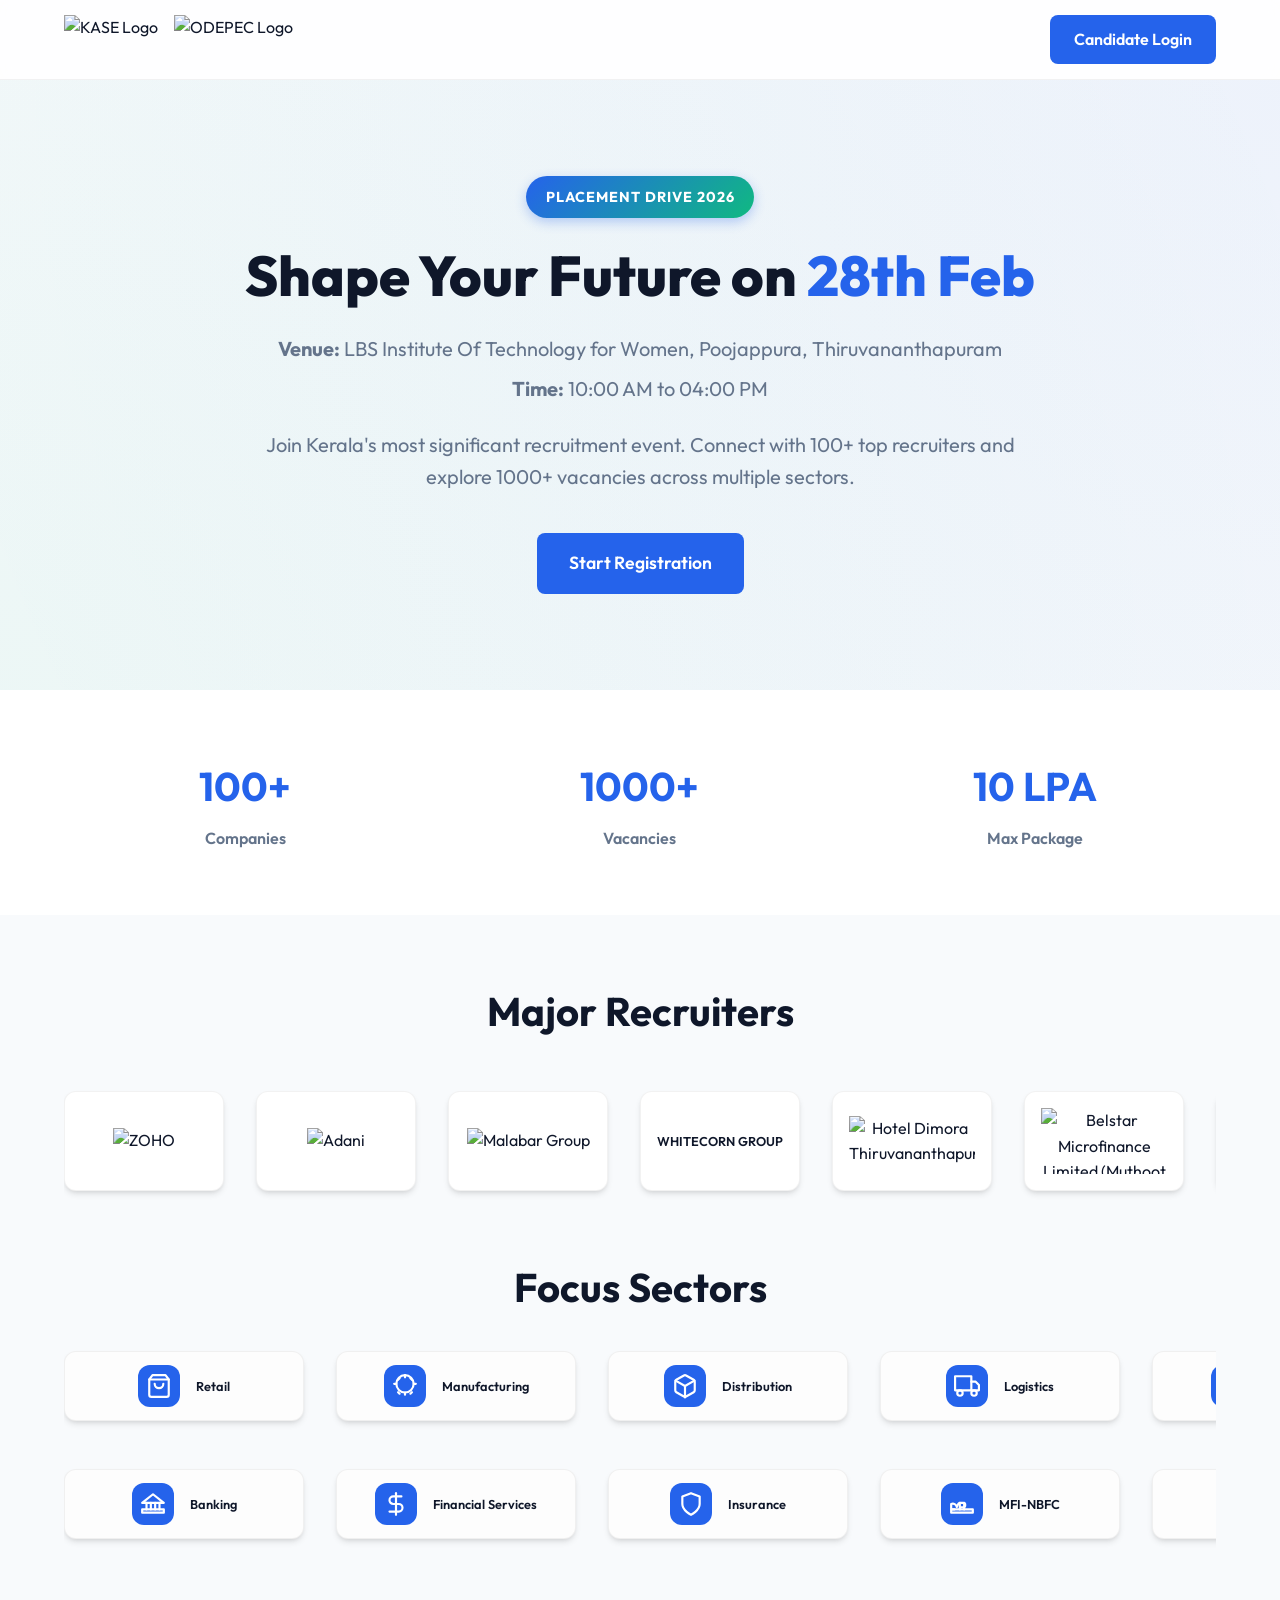
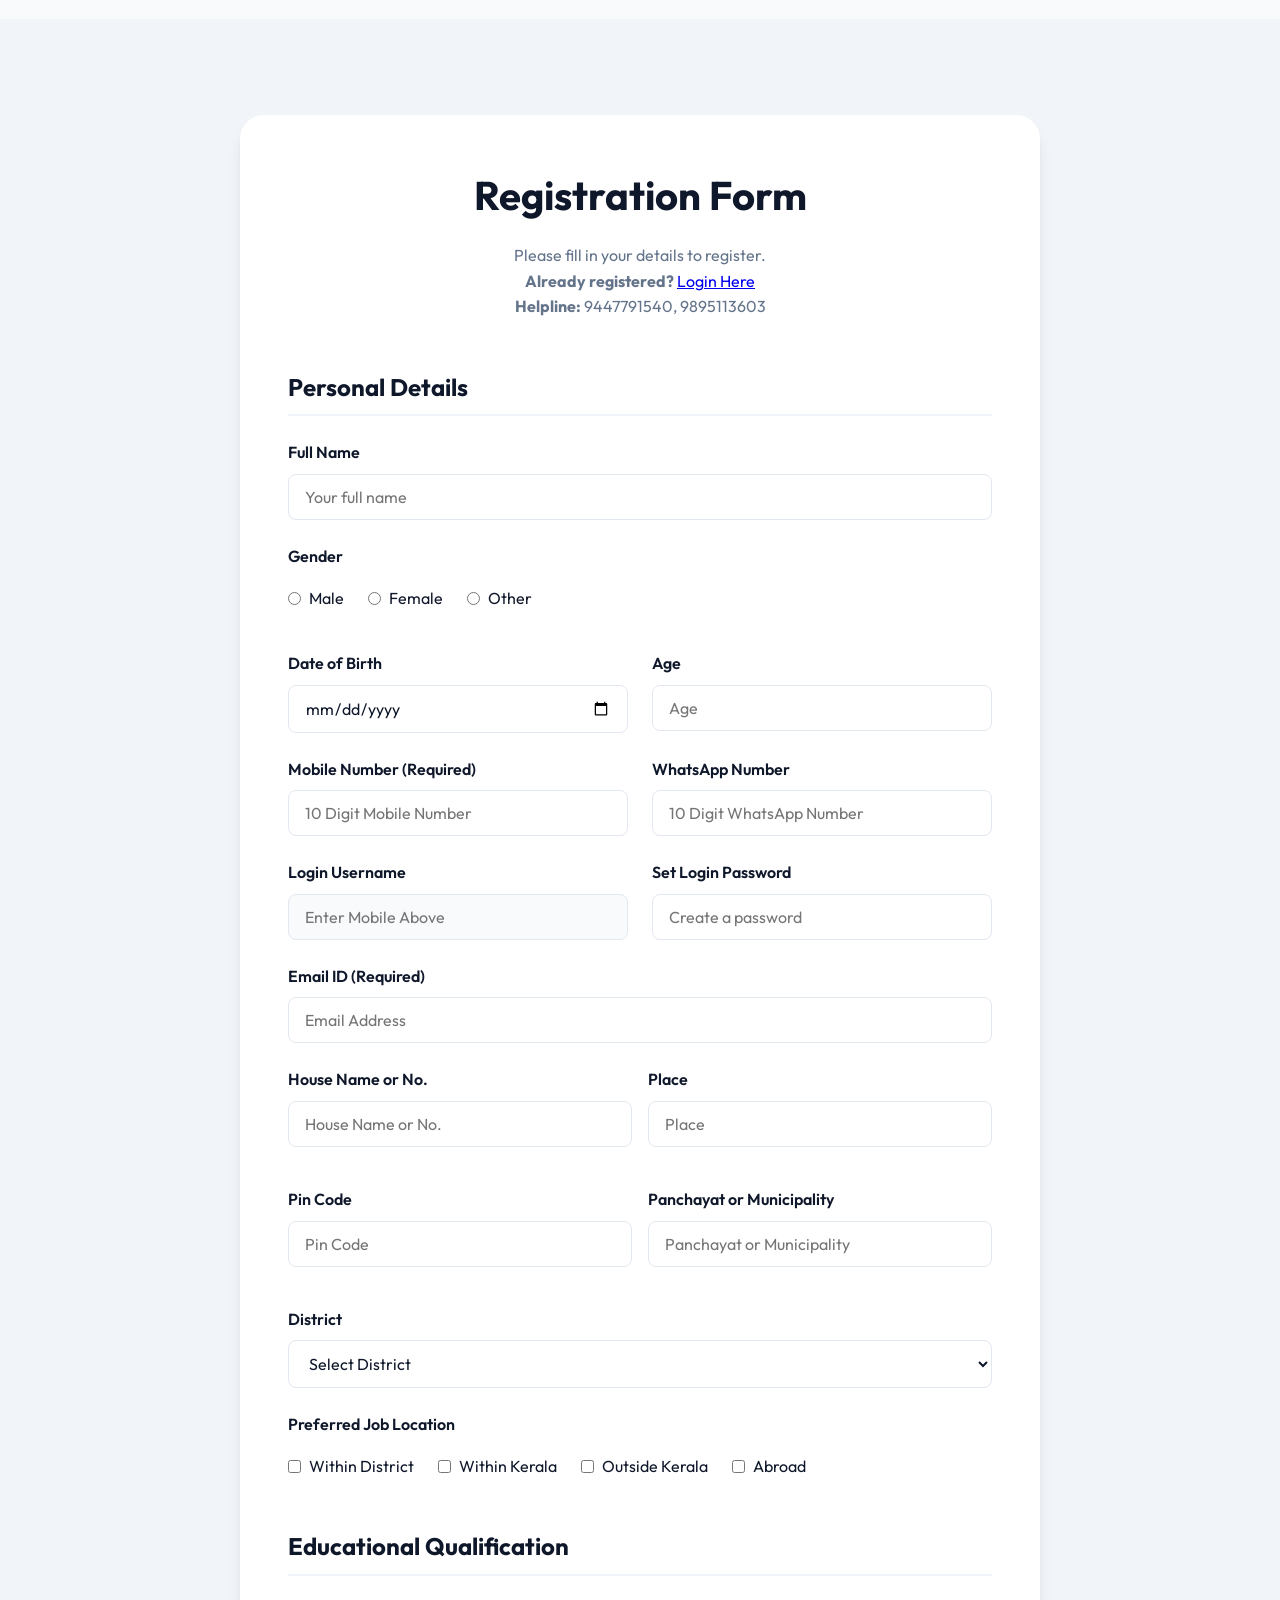
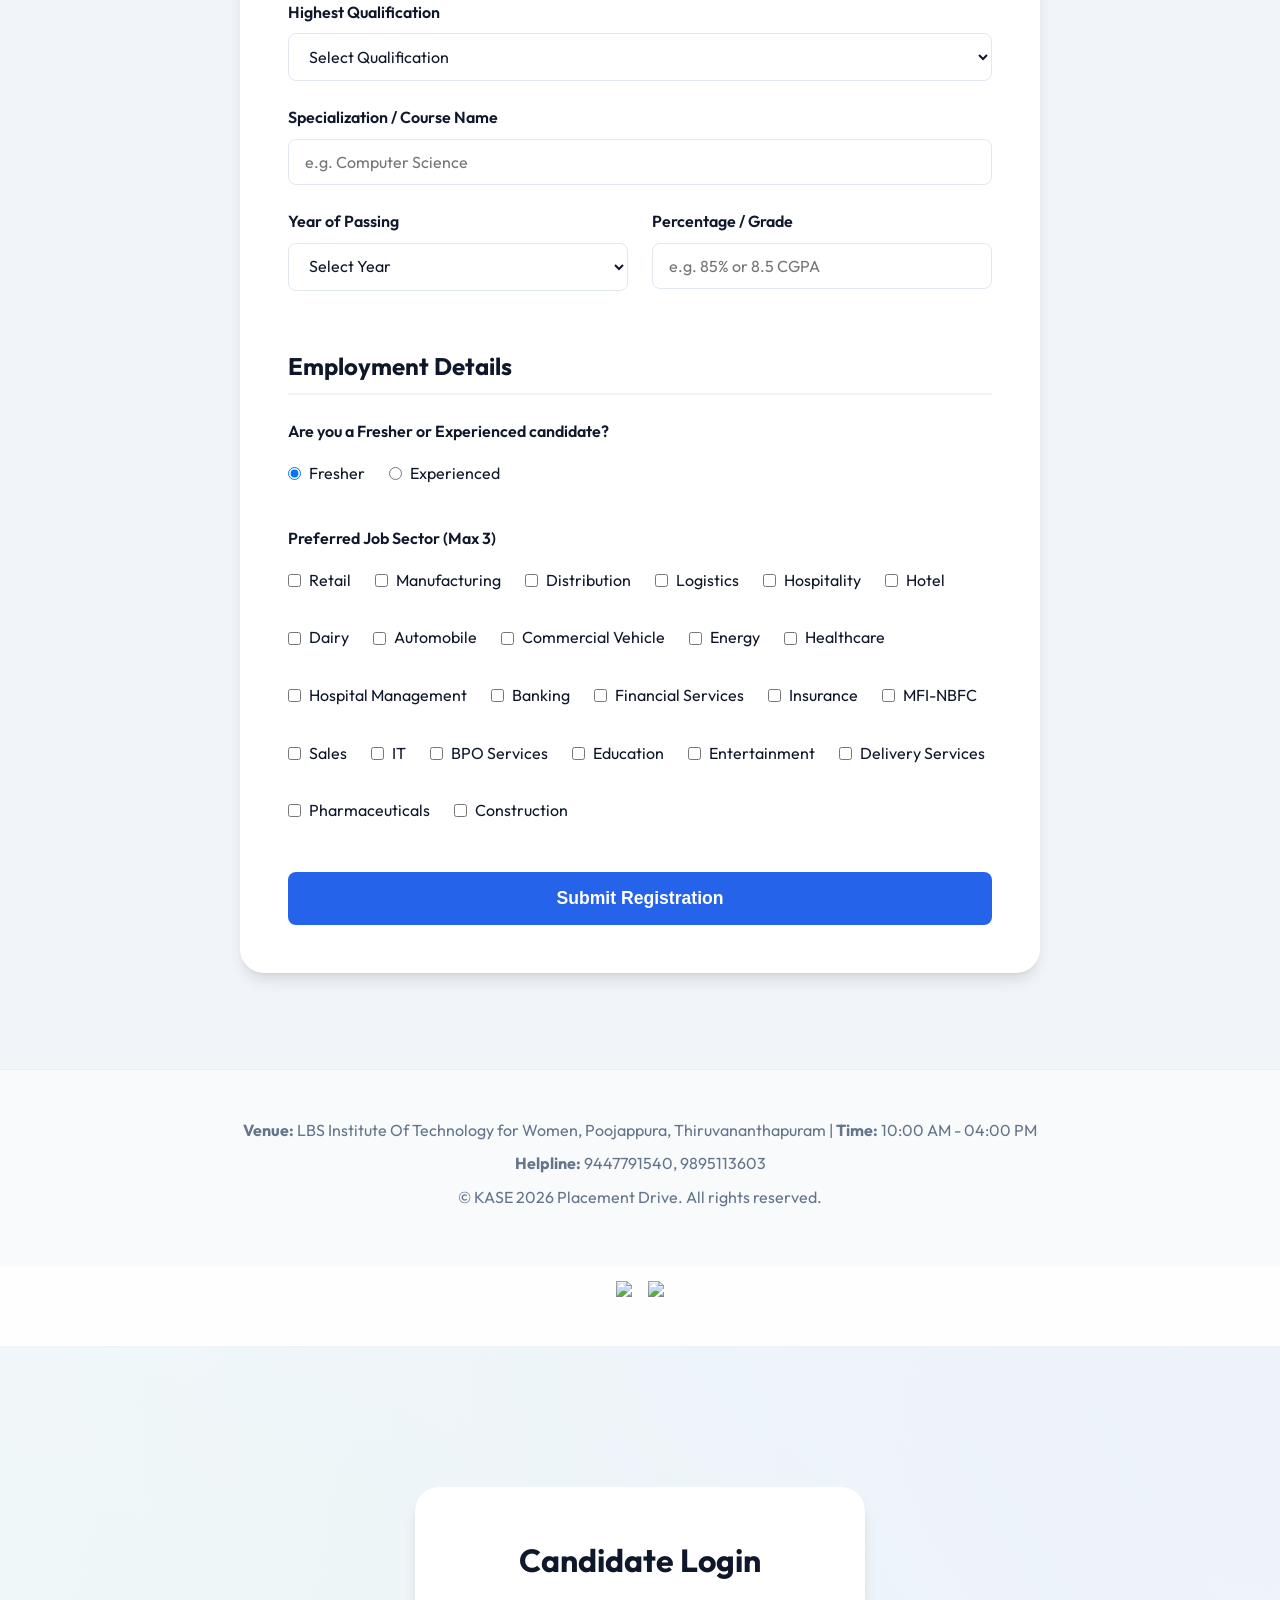
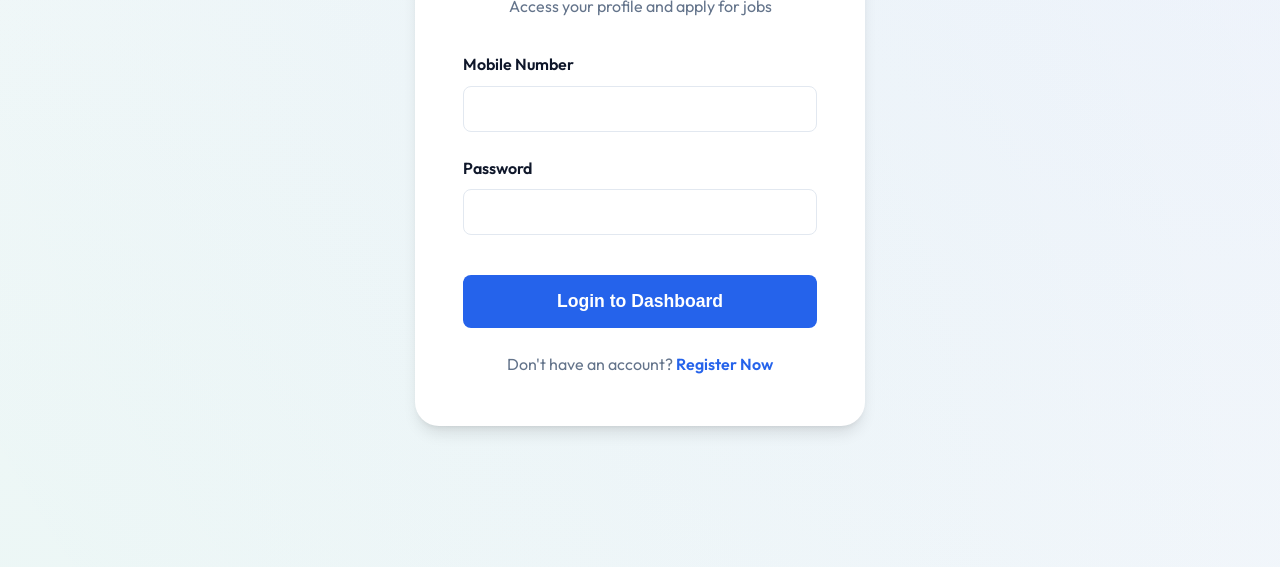
==== index.html @ 1487b0fd "reg: no. update n2" ====
<!DOCTYPE html>
<html lang="en">

<head>
  <meta charset="UTF-8">
  <meta name="viewport" content="width=device-width, initial-scale=1.0">
  <title>Placement Drive 2026 | Register Now</title>
  <meta name="description" content="Official registration portal for the Placement Drive on 28th February 2026. 100+ companies, 1000+ vacancies.">
  <link rel="preconnect" href="https://fonts.googleapis.com">
  <link rel="preconnect" href="https://fonts.gstatic.com" crossorigin>
  <link href="https://fonts.googleapis.com/css2?family=Outfit:wght@300;400;600;700&display=swap" rel="stylesheet">
  <link rel="stylesheet" href="style.css">
</head>

<body>
  <header class="header">
    <nav class="container">
      <div class="logo" style="display: flex; align-items: center; gap: 1rem;">
        <img src="https://res.cloudinary.com/dbpyjdqt2/image/upload/kase-1-scaled_u5ygsl.jpg" alt="KASE Logo" style="height: 50px;">
        <img src="https://res.cloudinary.com/dbpyjdqt2/image/upload/v1771854785/odepc_prctuo.avif" alt="ODEPEC Logo" style="height: 50px;">
      </div>
      <a href="login.html" class="btn btn-primary">Candidate Login</a>
    </nav>
  </header>

  <main>
    <section class="hero">
      <div class="container">
        <div class="hero-content">
          <span class="badge">Placement Drive 2026</span>
          <h1>Shape Your Future on <span>28th Feb</span></h1>
          <div class="hero-details">
            <p><strong>Venue:</strong> LBS Institute Of Technology for Women, Poojappura, Thiruvananthapuram</p>
            <p><strong>Time:</strong> 10:00 AM to 04:00 PM</p>
          </div>
          <p>Join Kerala's most significant recruitment event. Connect with 100+ top recruiters and explore 1000+ vacancies across multiple sectors.</p>
          <div class="hero-btns">
            <a href="#register" class="btn btn-primary btn-lg">Start Registration</a>
          </div>
        </div>
      </div>
    </section>

    <section class="stats">
      <div class="container">
        <div class="stats-grid">
          <div class="stat-card">
            <h3 id="stat-companies">0</h3>
            <p>Companies</p>
          </div>
          <div class="stat-card">
            <h3 id="stat-vacancies">0</h3>
            <p>Vacancies</p>
          </div>
          <div class="stat-card">
            <h3 id="stat-package">0</h3>
            <p>Max Package</p>
          </div>
        </div>
      </div>
    </section>

    <section id="recruiters" class="recruiters">
      <div class="container">
        <h2 class="section-title">Major Recruiters</h2>
        <div class="carousel-container">
          <div class="carousel-track" id="recruiters-track"></div>
        </div>
      </div>
    </section>

    <section id="sectors" class="sectors">
      <div class="container">
        <h2 class="section-title">Focus Sectors</h2>
        <div class="carousel-container sector-carousel">
          <div class="carousel-track" id="sectors-track-1"></div>
        </div>
        <div class="carousel-container sector-carousel" style="margin-top: 1rem;">
          <div class="carousel-track track-reverse" id="sectors-track-2"></div>
        </div>
      </div>
    </section>

    <section id="register" class="registration">
      <div class="container">
        <div class="form-container">
          <h2 class="section-title">Registration Form</h2>
          <p class="section-subtitle">Please fill in your details to register. <br><strong>Already registered?</strong> <a href="login.html" class="login-link">Login Here</a><br><strong>Helpline:</strong> 9447791540, 9895113603</p>

          <form id="placementForm">

            <!-- Personal Details -->
            <div class="form-section">
              <h3 class="form-section-title">Personal Details</h3>

              <div class="form-group">
                <label for="fullName">Full Name</label>
                <input type="text" id="fullName" name="fullName" placeholder="Your full name" required>
              </div>

              <div class="form-group">
                <label>Gender</label>
                <div class="radio-group">
                  <label><input type="radio" name="gender" value="Male"> Male</label>
                  <label><input type="radio" name="gender" value="Female"> Female</label>
                  <label><input type="radio" name="gender" value="Other"> Other</label>
                </div>
              </div>

              <div class="form-row">
                <div class="form-group">
                  <label for="dob">Date of Birth</label>
                  <input type="date" id="dob" name="dob" required>
                </div>
                <div class="form-group">
                  <label for="age">Age</label>
                  <input type="number" id="age" name="age" placeholder="Age" required>
                </div>
              </div>

              <div class="form-row">
                <div class="form-group">
                  <label for="mobile">Mobile Number (Required)</label>
                  <input type="tel" id="mobile" name="mobile" placeholder="10 Digit Mobile Number" required pattern="[0-9]{10}" maxlength="10"
                    oninput="document.getElementById('display_username').value = this.value">
                </div>
                <div class="form-group">
                  <label for="whatsapp">WhatsApp Number</label>
                  <input type="tel" id="whatsapp" name="whatsapp" placeholder="10 Digit WhatsApp Number" pattern="[0-9]{10}" maxlength="10">
                </div>
              </div>

              <div class="form-row">
                <div class="form-group">
                  <label>Login Username</label>
                  <input type="text" id="display_username" placeholder="Enter Mobile Above" readonly style="background: #f8fafc; cursor: not-allowed;">
                </div>
                <div class="form-group">
                  <label for="password">Set Login Password</label>
                  <input type="password" id="password" name="password" placeholder="Create a password" required>
                </div>
              </div>

              <div class="form-group">
                <label for="email">Email ID (Required)</label>
                <input type="email" id="email" name="email" placeholder="Email Address" required>
              </div>

              <div class="form-grid-address">
                <div class="form-group">
                  <label>House Name or No.</label>
                  <input type="text" name="houseInfo" required placeholder="House Name or No.">
                </div>
                <div class="form-group">
                  <label>Place</label>
                  <input type="text" name="place" required placeholder="Place">
                </div>
                <div class="form-group">
                  <label>Pin Code</label>
                  <input type="text" name="pincode" required placeholder="Pin Code">
                </div>
                <div class="form-group">
                  <label>Panchayat or Municipality</label>
                  <input type="text" name="panchayat" required placeholder="Panchayat or Municipality">
                </div>
              </div>

              <div class="form-group">
                <label for="district">District</label>
                <select id="district" name="district" required>
                  <option value="">Select District</option>
                  <option value="Thiruvananthapuram">Thiruvananthapuram</option>
                  <option value="Kollam">Kollam</option>
                  <option value="Pathanamthitta">Pathanamthitta</option>
                  <option value="Alappuzha">Alappuzha</option>
                  <option value="Kottayam">Kottayam</option>
                  <option value="Idukki">Idukki</option>
                  <option value="Ernakulam">Ernakulam</option>
                  <option value="Thrissur">Thrissur</option>
                  <option value="Palakkad">Palakkad</option>
                  <option value="Malappuram">Malappuram</option>
                  <option value="Kozhikode">Kozhikode</option>
                  <option value="Wayanad">Wayanad</option>
                  <option value="Kannur">Kannur</option>
                  <option value="Kasaragod">Kasaragod</option>
                </select>
              </div>

              <div class="form-group">
                <label>Preferred Job Location</label>
                <div class="checkbox-group">
                  <label><input type="checkbox" name="location" value="Within District"> Within District</label>
                  <label><input type="checkbox" name="location" value="Within Kerala"> Within Kerala</label>
                  <label><input type="checkbox" name="location" value="Outside Kerala"> Outside Kerala</label>
                  <label><input type="checkbox" name="location" value="Abroad"> Abroad</label>
                </div>
              </div>
            </div>

            <!-- Educational Qualification -->
            <div class="form-section">
              <h3 class="form-section-title">Educational Qualification</h3>

              <div class="form-group">
                <label for="qualification">Highest Qualification</label>
                <select id="qualification" name="qualification" required>
                  <option value="">Select Qualification</option>
                  <option value="Below 10th">Below 10th</option>
                  <option value="SSLC / 10th">SSLC / 10th</option>
                  <option value="Plus Two (+2)">Plus Two (+2)</option>
                  <option value="ITI">ITI</option>
                  <option value="Diploma">Diploma</option>
                  <option value="VHSE">VHSE</option>
                  <option value="BA">BA</option>
                  <option value="BCom">BCom</option>
                  <option value="BSc">BSc</option>
                  <option value="BTech / BE">BTech / BE</option>
                  <option value="BBA">BBA</option>
                  <option value="BCA">BCA</option>
                  <option value="BSW">BSW</option>
                  <option value="BEd">BEd</option>
                  <option value="MBA">MBA</option>
                  <option value="Other">Other</option>
                </select>
              </div>

              <div class="form-group">
                <label for="specialization">Specialization / Course Name</label>
                <input type="text" id="specialization" name="specialization" placeholder="e.g. Computer Science" required>
              </div>

              <div class="form-row">
                <div class="form-group">
                  <label for="yearOfPassing">Year of Passing</label>
                  <select id="yearOfPassing" name="yearOfPassing" required>
                    <option value="">Select Year</option>
                    <!-- Populated by script.js -->
                  </select>
                </div>
                <div class="form-group">
                  <label for="percentage">Percentage / Grade</label>
                  <input type="text" id="percentage" name="percentage" placeholder="e.g. 85% or 8.5 CGPA" required>
                </div>
              </div>
            </div>

            <!-- Employment Details -->
            <div class="form-section">
              <h3 class="form-section-title">Employment Details</h3>

              <div class="form-group">
                <label>Are you a Fresher or Experienced candidate?</label>
                <div class="radio-group" id="employment-status-toggle">
                  <label><input type="radio" name="employed" value="Fresher" checked> Fresher</label>
                  <label><input type="radio" name="employed" value="Experienced"> Experienced</label>
                </div>
              </div>

              <div id="experience-details" class="hidden">
                <div class="form-group">
                  <label for="currentRole">Current/Last Job Role</label>
                  <input type="text" id="currentRole" name="currentRole" placeholder="Job Role">
                </div>
                <div class="form-group">
                  <label for="experience">Total Work Experience</label>
                  <select id="experience" name="experience">
                    <option value="">Select Experience</option>
                    <option value="Less than 1 year">Less than 1 year</option>
                    <option value="1–3 years">1–3 years</option>
                    <option value="3–5 years">3–5 years</option>
                    <option value="More than 5 years">More than 5 years</option>
                  </select>
                </div>
                <div class="form-group">
                  <label for="prevCompany">Previous Company Name</label>
                  <input type="text" id="prevCompany" name="prevCompany" placeholder="Company Name">
                </div>
                <div class="form-row">
                  <div class="form-group">
                    <label for="expectedSalary">Expected Salary (Monthly)</label>
                    <input type="text" id="expectedSalary" name="expectedSalary" placeholder="Expected Salary">
                  </div>
                  <div class="form-group">
                    <label for="noticePeriod">Notice Period</label>
                    <input type="text" id="noticePeriod" name="noticePeriod" placeholder="e.g. 1 month">
                  </div>
                </div>
              </div>

              <div class="form-group">
                <label for="jobSector">Preferred Job Sector (Max 3)</label>
                <div class="checkbox-group" id="sector-checkboxes">
                  <!-- Loaded via script.js -->
                </div>
              </div>
            </div>

            <div class="form-footer">
              <button type="submit" class="btn btn-primary btn-lg w-100">Submit Registration</button>
            </div>

          </form>
        </div>
      </div>
    </section>
  </main>

  <footer class="footer-bottom">
    <div class="container">
      <p><strong>Venue:</strong> LBS Institute Of Technology for Women, Poojappura, Thiruvananthapuram | <strong>Time:</strong> 10:00 AM - 04:00 PM</p>
      <p><strong>Helpline:</strong> 9447791540, 9895113603</p>
      <p>&copy; KASE 2026 Placement Drive. All rights reserved.</p>
    </div>
  </footer>

  <!-- Success Modal -->
  <div id="successModal" class="modal" style="display: none;">
    <div class="modal-content">
      <div class="modal-icon">✅</div>
      <h2>Registration Successful!</h2>
      <p>Your registration is successfully submitted. Please check your email for your username and password.</p>
      <div class="modal-actions">
        <button class="btn btn-primary" onclick="location.reload()">OK</button>
      </div>
    </div>
  </div>

  <script src="https://cdnjs.cloudflare.com/ajax/libs/html2pdf.js/0.10.1/html2pdf.bundle.min.js"></script>
  <script type="module" src="script.js"></script>

  <!-- Firebase Registration Script -->
  <!DOCTYPE html>
<html lang="en">

<head>
<meta charset="UTF-8">
<meta name="viewport" content="width=device-width, initial-scale=1.0">
<title>Candidate Login - Placement Drive 2026</title>

<link rel="stylesheet" href="style.css">
<link href="https://fonts.googleapis.com/css2?family=Outfit:wght@300;400;500;600;700;800&display=swap" rel="stylesheet">

<style>
.login-container {
    min-height: calc(100vh - 80px);
    display: flex;
    align-items: center;
    justify-content: center;
    padding: 2rem 1.5rem;
    background: radial-gradient(circle at top right, rgba(37, 99, 235, 0.05), transparent),
                radial-gradient(circle at bottom left, rgba(16, 185, 129, 0.05), transparent);
}

.login-card {
    background: var(--white);
    padding: 3rem;
    border-radius: 1.5rem;
    box-shadow: var(--shadow-lg);
    width: 100%;
    max-width: 450px;
    text-align: center;
}

.login-header {
    margin-bottom: 2rem;
}

.login-header h2 {
    font-size: 2rem;
    color: var(--text);
    margin-bottom: 0.5rem;
}

.login-header p {
    color: var(--secondary);
}

.form-group {
    text-align: left;
    margin-bottom: 1.5rem;
}

.login-btn {
    width: 100%;
    padding: 1rem;
    font-size: 1.1rem;
    margin-top: 1rem;
}

.register-link {
    margin-top: 1.5rem;
    color: var(--secondary);
}

.register-link a {
    color: var(--primary);
    font-weight: 600;
    text-decoration: none;
}
</style>
</head>

<body>

<header class="header">
<div class="container">
<nav>
<div class="logo" style="display:flex;align-items:center;gap:1rem;">
<img src="https://res.cloudinary.com/dbpyjdqt2/image/upload/kase-1-scaled_u5ygsl.jpg" style="height:50px;">
<img src="https://res.cloudinary.com/dbpyjdqt2/image/upload/v1771854785/odepc_prctuo.avif" style="height:50px;">
</div>
</nav>
</div>
</header>

<main class="login-container">
<div class="login-card">

<div class="login-header">
<h2>Candidate Login</h2>
<p>Access your profile and apply for jobs</p>
</div>

<form id="loginForm">

<div class="form-group">
<label>Mobile Number</label>
<input type="tel" id="mobile" required pattern="[0-9]{10}" maxlength="10">
</div>

<div class="form-group">
<label>Password</label>
<input type="password" id="password" required>
</div>

<button type="submit" class="btn btn-primary login-btn">
Login to Dashboard
</button>

</form>

<div class="register-link">
Don't have an account? <a href="index.html#register">Register Now</a>
</div>

</div>
</main>

<!-- 🔥 FIREBASE LOGIN SCRIPT -->
<script type="module">
import { initializeApp } from "https://www.gstatic.com/firebasejs/12.9.0/firebase-app.js";
import { getAuth, signInWithEmailAndPassword } from "https://www.gstatic.com/firebasejs/12.9.0/firebase-auth.js";
import { getFirestore, doc, getDoc } from "https://www.gstatic.com/firebasejs/12.9.0/firebase-firestore.js";

const firebaseConfig = {
    apiKey: "AIzaSyARoLteIbD8oFPEtKJ3ZvhxkiOHNgfC-I4",
    authDomain: "placements2026-free.firebaseapp.com",
    projectId: "placements2026-free",
    storageBucket: "placements2026-free.firebasestorage.app",
    messagingSenderId: "672350914241",
    appId: "1:672350914241:web:171f23d75e76a96f103640"
};

const app = initializeApp(firebaseConfig);
const auth = getAuth(app);
const db = getFirestore(app);

document.getElementById("loginForm").addEventListener("submit", async (e) => {

    e.preventDefault();

    const mobile = document.getElementById("mobile").value;
    const password = document.getElementById("password").value;
    const fakeEmail = mobile + "@placement.com";

    const submitBtn = document.querySelector(".login-btn");
    submitBtn.disabled = true;
    submitBtn.innerText = "Logging in...";

    try {

        await signInWithEmailAndPassword(auth, fakeEmail, password);

        const docSnap = await getDoc(doc(db, "users", mobile));

        if (docSnap.exists()) {
            const data = docSnap.data();

            // ✅ DEBUG: Log ALL Firestore fields so you can see exact field names
            console.log("✅ Firestore document data:", data);
            console.log("All field keys:", Object.keys(data));

            sessionStorage.setItem('candidate_mobile', mobile);
            sessionStorage.setItem('candidate_name', data.fullName || data.name || data.Name || "");
            sessionStorage.setItem('candidate_gender', data.gender || data.Gender || "");

            // ✅ FIX: Try every possible field name your Firestore doc might use for Reg ID
            const regId = data.regId || data.RegId || data.reg_id || data.registrationId || data.candidateId || data.id || "";
            sessionStorage.setItem('candidate_regId', regId);

            console.log("Stored regId in sessionStorage:", regId);
        } else {
            console.warn("No Firestore document found for mobile:", mobile);
        }

        window.location.href = "dashboard.html";

    } catch (error) {

        console.error("Login error:", error);
        alert("Invalid mobile or password");

        submitBtn.disabled = false;
        submitBtn.innerText = "Login to Dashboard";
    }

});
</script>

</body>
</html>
</body>
</html>
---- style.css ----
/* Design System */
:root {
    --primary: #2563eb;
    --primary-dark: #1d4ed8;
    --secondary: #64748b;
    --accent: #10b981;
    --background: #f8fafc;
    --text: #0f172a;
    --white: #ffffff;
    --glass: rgba(255, 255, 255, 0.8);
    --shadow: 0 4px 6px -1px rgb(0 0 0 / 0.1), 0 2px 4px -2px rgb(0 0 0 / 0.1);
    --shadow-lg: 0 10px 15px -3px rgb(0 0 0 / 0.1), 0 4px 6px -4px rgb(0 0 0 / 0.1);
}

* {
    margin: 0;
    padding: 0;
    box-sizing: border-box;
}

html {
    scroll-behavior: smooth;
}

body {
    font-family: 'Outfit', sans-serif;
    background-color: var(--background);
    color: var(--text);
    line-height: 1.6;
    caret-color: transparent;
    /* Remove default blinking cursor from non-inputs */
}

input,
textarea,
[contenteditable="true"] {
    caret-color: auto;
    /* Restore for inputs */
}

.container {
    max-width: 1200px;
    margin: 0 auto;
    padding: 0 1.5rem;
}

/* Header */
.header {
    height: 80px;
    display: flex;
    align-items: center;
    background-color: var(--glass);
    backdrop-filter: blur(8px);
    position: sticky;
    top: 0;
    z-index: 1000;
    border-bottom: 1px solid rgba(0, 0, 0, 0.05);
}

.header nav {
    display: flex;
    justify-content: space-between;
    align-items: center;
    width: 100%;
}

.logo img {
    height: 70px;
    /* Increased from 50px */
    width: auto;
}

/* Buttons */
.btn {
    display: inline-block;
    padding: 0.75rem 1.5rem;
    border-radius: 0.5rem;
    font-weight: 600;
    text-decoration: none;
    transition: all 0.3s ease;
    cursor: pointer;
    border: none;
}

.btn-primary {
    background-color: var(--primary);
    color: var(--white);
}

.btn-primary:hover {
    background-color: var(--primary-dark);
    transform: translateY(-2px);
    box-shadow: var(--shadow);
}

.btn-secondary {
    background-color: var(--white);
    color: var(--text);
    border: 1px solid rgba(0, 0, 0, 0.1);
}

.btn-secondary:hover {
    background-color: #f1f5f9;
    transform: translateY(-2px);
}

.btn-lg {
    padding: 1rem 2rem;
    font-size: 1.1rem;
}

/* Hero Section */
.hero {
    padding: 6rem 0;
    background: radial-gradient(circle at top right, rgba(37, 99, 235, 0.05), transparent),
        radial-gradient(circle at bottom left, rgba(16, 185, 129, 0.05), transparent);
    text-align: center;
}

.hero-content {
    max-width: 800px;
    margin: 0 auto;
}

.badge {
    background: linear-gradient(135deg, var(--primary), var(--accent));
    color: var(--white);
    padding: 0.6rem 1.2rem;
    border-radius: 2rem;
    font-weight: 700;
    font-size: 0.9rem;
    display: inline-block;
    margin-bottom: 1.5rem;
    box-shadow: 0 4px 12px rgba(37, 99, 235, 0.3);
    text-transform: uppercase;
    letter-spacing: 1px;
}

.hero h1 {
    font-size: 3.5rem;
    font-weight: 800;
    line-height: 1.2;
    margin-bottom: 1.5rem;
}

.hero h1 span {
    color: var(--primary);
}

.hero p {
    font-size: 1.25rem;
    color: var(--secondary);
    margin-bottom: 2.5rem;
}

.hero-btns {
    display: flex;
    gap: 1rem;
    justify-content: center;
}

/* Stats Section */
.stats {
    padding: 4rem 0;
    background-color: var(--white);
}

.stats-grid {
    display: grid;
    grid-template-columns: repeat(auto-fit, minmax(200px, 1fr));
    gap: 2rem;
    text-align: center;
}

.stat-card h3 {
    font-size: 2.5rem;
    font-weight: 700;
    color: var(--primary);
    margin-bottom: 0.5rem;
}

.stat-card p {
    color: var(--secondary);
    font-weight: 600;
}

/* Common Section Styles */
.section-title {
    text-align: center;
    font-size: 2.5rem;
    font-weight: 700;
    margin-bottom: 1rem;
}

.section-subtitle {
    text-align: center;
    color: var(--secondary);
    margin-bottom: 3rem;
    max-width: 600px;
    margin-left: auto;
    margin-right: auto;
}

/* Recruiters & Sectors Grid */
.recruiters {
    padding: 4rem 0 2rem 0;
    /* Reduced gaps */
}

.sectors {
    padding: 0 0 4rem 0;
    /* Reduced gaps */
}

.recruiters-grid,
.sectors-grid {
    display: none;
}

.card {
    background: var(--white);
    padding: 1.5rem;
    border-radius: 1rem;
    box-shadow: var(--shadow);
    transition: transform 0.3s ease;
    border: 1px solid rgba(0, 0, 0, 0.05);
    display: flex;
    align-items: center;
    gap: 1rem;
}

.card:hover {
    transform: translateY(-5px);
    box-shadow: var(--shadow-lg);
}

.card-icon {
    width: 40px;
    height: 40px;
    background: rgba(37, 99, 235, 0.1);
    color: var(--primary);
    border-radius: 0.5rem;
    display: flex;
    align-items: center;
    justify-content: center;
    font-weight: 700;
    flex-shrink: 0;
}

/* Registration Form */
.registration {
    padding: 6rem 0;
    background-color: #f1f5f9;
}

.form-container {
    max-width: 800px;
    margin: 0 auto;
    background: var(--white);
    padding: 3rem;
    border-radius: 1.5rem;
    box-shadow: var(--shadow-lg);
}

.form-section {
    margin-bottom: 2rem;
}

.form-section-title {
    font-size: 1.5rem;
    font-weight: 700;
    margin-bottom: 1.5rem;
    padding-bottom: 0.5rem;
    border-bottom: 2px solid #f1f5f9;
}

.form-group {
    margin-bottom: 1rem;
}

/* Address Grid */
.form-grid-address {
    display: grid;
    grid-template-columns: repeat(2, 1fr);
    gap: 1rem;
    margin-bottom: 1rem;
}

.form-row {
    display: grid;
    grid-template-columns: 1fr 1fr;
    gap: 1.5rem;
}

label {
    display: block;
    font-weight: 600;
    margin-bottom: 0.5rem;
    color: var(--text);
}

input[type="text"],
input[type="email"],
input[type="tel"],
input[type="password"],
input[type="number"],
input[type="date"],
input:not([type]),
select,
textarea {
    width: 100%;
    padding: 0.75rem 1rem;
    border: 1.5px solid #e2e8f0;
    border-radius: 0.5rem;
    font-family: inherit;
    font-size: 1rem;
    transition: all 0.3s ease;
    background-color: var(--white);
    color: var(--text);
    display: block;
}

input:focus,
select:focus,
textarea:focus {
    outline: none;
    border-color: var(--primary);
}

.radio-group,
.checkbox-group {
    display: flex;
    gap: 1.5rem;
    flex-wrap: wrap;
    padding: 0.5rem 0;
}

.radio-group label,
.checkbox-group label {
    font-weight: 400;
    display: flex;
    align-items: center;
    gap: 0.5rem;
    cursor: pointer;
}

/* Hero Details */
.hero-details {
    margin-bottom: 1.5rem;
    font-size: 1.1rem;
    color: var(--text);
}

.hero-details p {
    margin-bottom: 0.5rem;
}

/* About Section */
.about {
    padding: 6rem 0;
    background-color: var(--white);
}

.about-text p {
    margin-bottom: 1.5rem;
    color: var(--secondary);
    font-size: 1.1rem;
}

/* Infinite Carousel */
.carousel-container {
    overflow: hidden;
    padding: 2rem 0;
    position: relative;
    width: 100%;
}

.carousel-track {
    display: flex;
    gap: 2rem;
    width: max-content;
    animation: scroll 40s linear infinite;
}

.carousel-track:hover {
    animation-play-state: paused;
}

@keyframes scroll {
    0% {
        transform: translateX(0);
    }

    100% {
        transform: translateX(-50%);
    }
}

@keyframes scroll-right {
    0% {
        transform: translateX(-50%);
    }

    100% {
        transform: translateX(0);
    }
}

.track-reverse {
    animation: scroll-right 40s linear infinite !important;
}

.sector-carousel {
    padding: 1rem 0;
}

.sector-carousel .logo-card {
    min-width: 240px;
    height: 70px;
    flex-direction: row;
    gap: 1rem;
    padding: 0.5rem 1.5rem;
    background: #fdfdfd;
}

.sector-carousel .card-icon {
    width: 42px;
    height: 42px;
    background: var(--primary);
    color: var(--white);
    border-radius: 12px;
    display: flex;
    align-items: center;
    justify-content: center;
    flex-shrink: 0;
    padding: 8px;
}

.sector-carousel .card-icon svg {
    width: 100%;
    height: 100%;
    stroke: currentColor;
}

.sector-carousel span {
    font-size: 0.95rem;
    text-align: left;
}

.logo-card {
    background: var(--white);
    padding: 1rem;
    border-radius: 0.75rem;
    box-shadow: var(--shadow);
    border: 1px solid rgba(0, 0, 0, 0.05);
    display: flex;
    flex-direction: column;
    align-items: center;
    justify-content: center;
    width: 160px;
    height: 100px;
    flex-shrink: 0;
    text-align: center;
}

.logo-card img {
    max-width: 100%;
    max-height: 100%;
    object-fit: contain;
}

.logo-card span {
    font-size: 0.8rem;
    font-weight: 600;
    word-break: break-word;
}

/* Form Visibility */
.hidden {
    display: none;
}

/* Helpers */
.w-100 {
    width: 100%;
}

.footer-bottom {
    padding: 3rem 0;
    text-align: center;
    border-top: 1px solid rgba(0, 0, 0, 0.05);
    color: var(--secondary);
}

.footer-bottom p {
    margin-bottom: 0.5rem;
}

/* Success Modal */
.modal {
    display: none;
    position: fixed;
    top: 0;
    left: 0;
    width: 100%;
    height: 100%;
    background-color: rgba(0, 0, 0, 0.85);
    z-index: 2000;
    overflow-y: auto;
    /* Enable scroll inside the modal overlay */
    padding: 3rem 1rem;
    /* More space at top/bottom for scrolling comfort */
    backdrop-filter: blur(10px);
}

.modal.show {
    display: flex;
    justify-content: center;
    align-items: flex-start;
}

.modal-content {
    background-color: var(--white);
    padding: 2rem;
    /* Reduced from 3rem */
    border-radius: 1.5rem;
    max-width: 600px;
    width: 95%;
    text-align: center;
    box-shadow: var(--shadow-lg);
    animation: modalIn 0.3s ease-out;
    margin: 0 auto;
    /* Center horizontally */
}

/* Admit Card Styling */
.admit-card {
    background: var(--white);
    padding: 1.5rem;
    /* Reduced from 2.5rem */
    border: 3px solid var(--primary);
    border-radius: 1.25rem;
    text-align: left;
    color: var(--text);
    margin: 0.5rem 0;
    box-shadow: 0 0 0 10px var(--white);
}

.admit-card-header {
    display: flex;
    align-items: center;
    gap: 1.5rem;
    padding-bottom: 1.5rem;
    border-bottom: 2px solid #eee;
    margin-bottom: 1.5rem;
}

.admit-logo {
    height: 60px;
    width: auto;
}

.admit-title-box h3 {
    font-size: 1.25rem;
    color: var(--primary);
    margin: 0;
}

.admit-title-box p {
    margin: 0;
    font-weight: 600;
    color: var(--secondary);
}

.reg-id-box {
    background: #f8fafc;
    padding: 1rem;
    border-radius: 0.5rem;
    margin-bottom: 1.5rem;
    display: flex;
    justify-content: flex-start;
    gap: 1rem;
    align-items: center;
    border: 1px dashed var(--primary);
}

.info-grid-admit {
    display: grid;
    grid-template-columns: 1fr 1fr;
    gap: 1rem;
}

.info-item {
    padding: 0.5rem 0;
}

.info-grid-admit .info-item.w-100 {
    grid-column: span 2;
}

.info-item .label {
    display: block;
    font-size: 0.8rem;
    color: var(--secondary);
    font-weight: 600;
}

.info-item .value {
    display: block;
    font-size: 1.1rem;
    color: var(--text);
    font-weight: 700;
    line-height: 1.5;
    word-break: break-word;
}

.value.highlight {
    color: var(--primary);
}

.admit-footer {
    margin-top: 2rem;
    padding-top: 1.5rem;
    border-top: 1px solid #eee;
    font-size: 0.9rem;
    color: var(--secondary);
    text-align: center;
}

.modal-actions {
    margin-top: 1rem;
    display: flex;
    gap: 1rem;
    justify-content: center;
}

/* Print Specific Styles */
@media print {
    body * {
        visibility: hidden !important;
    }

    #admitCardPrint,
    #admitCardPrint *,
    #applicationCard,
    #applicationCard * {
        visibility: visible !important;
        caret-color: transparent !important;
    }

    #admitCardPrint,
    #applicationCard {
        position: fixed;
        left: 0;
        top: 0;
        width: 100%;
        margin: 0;
        padding: 2rem;
        border: 2px solid var(--primary);
        border-radius: 0;
        background: white !important;
        box-shadow: none !important;
    }

    .modal {
        position: absolute;
        display: block;
        background: none;
        backdrop-filter: none;
        padding: 0;
    }

    .modal-actions {
        display: none;
    }
}

@keyframes modalIn {
    from {
        transform: translateY(20px);
        opacity: 0;
    }

    to {
        transform: translateY(0);
        opacity: 1;
    }
}

.modal-icon {
    font-size: 4rem;
    margin-bottom: 1.5rem;
}

.modal h2 {
    font-size: 1.75rem;
    color: var(--text);
    margin-bottom: 1rem;
}

.modal p {
    color: var(--secondary);
    margin-bottom: 1.5rem;
}

@media (max-width: 640px) {
    .form-container {
        padding: 1.5rem;
    }

    .form-row,
    .form-grid-address,
    .info-grid-admit {
        grid-template-columns: 1fr;
    }

    .section-title {
        font-size: 2rem;
    }

    .carousel-track {
        animation-duration: 25s;
        /* Faster for smaller screens */
    }

    .modal-content {
        padding: 1.5rem 1rem;
        margin-top: 0;
        border-radius: 1rem;
        width: 100%;
    }

    .admit-card {
        padding: 1.25rem;
        margin: 0.5rem 0;
        border-width: 2px;
    }

    .admit-card-header {
        flex-direction: column;
        text-align: center;
        gap: 1rem;
        padding-bottom: 1rem;
    }

    .reg-id-box {
        flex-direction: column;
        gap: 0.5rem;
        text-align: center;
        padding: 0.75rem;
    }

    .admit-title-box h3 {
        font-size: 1rem;
    }

    .info-item .value {
        font-size: 0.95rem;
    }
}
---- style.css ----
/* Design System */
:root {
    --primary: #2563eb;
    --primary-dark: #1d4ed8;
    --secondary: #64748b;
    --accent: #10b981;
    --background: #f8fafc;
    --text: #0f172a;
    --white: #ffffff;
    --glass: rgba(255, 255, 255, 0.8);
    --shadow: 0 4px 6px -1px rgb(0 0 0 / 0.1), 0 2px 4px -2px rgb(0 0 0 / 0.1);
    --shadow-lg: 0 10px 15px -3px rgb(0 0 0 / 0.1), 0 4px 6px -4px rgb(0 0 0 / 0.1);
}

* {
    margin: 0;
    padding: 0;
    box-sizing: border-box;
}

html {
    scroll-behavior: smooth;
}

body {
    font-family: 'Outfit', sans-serif;
    background-color: var(--background);
    color: var(--text);
    line-height: 1.6;
    caret-color: transparent;
    /* Remove default blinking cursor from non-inputs */
}

input,
textarea,
[contenteditable="true"] {
    caret-color: auto;
    /* Restore for inputs */
}

.container {
    max-width: 1200px;
    margin: 0 auto;
    padding: 0 1.5rem;
}

/* Header */
.header {
    height: 80px;
    display: flex;
    align-items: center;
    background-color: var(--glass);
    backdrop-filter: blur(8px);
    position: sticky;
    top: 0;
    z-index: 1000;
    border-bottom: 1px solid rgba(0, 0, 0, 0.05);
}

.header nav {
    display: flex;
    justify-content: space-between;
    align-items: center;
    width: 100%;
}

.logo img {
    height: 70px;
    /* Increased from 50px */
    width: auto;
}

/* Buttons */
.btn {
    display: inline-block;
    padding: 0.75rem 1.5rem;
    border-radius: 0.5rem;
    font-weight: 600;
    text-decoration: none;
    transition: all 0.3s ease;
    cursor: pointer;
    border: none;
}

.btn-primary {
    background-color: var(--primary);
    color: var(--white);
}

.btn-primary:hover {
    background-color: var(--primary-dark);
    transform: translateY(-2px);
    box-shadow: var(--shadow);
}

.btn-secondary {
    background-color: var(--white);
    color: var(--text);
    border: 1px solid rgba(0, 0, 0, 0.1);
}

.btn-secondary:hover {
    background-color: #f1f5f9;
    transform: translateY(-2px);
}

.btn-lg {
    padding: 1rem 2rem;
    font-size: 1.1rem;
}

/* Hero Section */
.hero {
    padding: 6rem 0;
    background: radial-gradient(circle at top right, rgba(37, 99, 235, 0.05), transparent),
        radial-gradient(circle at bottom left, rgba(16, 185, 129, 0.05), transparent);
    text-align: center;
}

.hero-content {
    max-width: 800px;
    margin: 0 auto;
}

.badge {
    background: linear-gradient(135deg, var(--primary), var(--accent));
    color: var(--white);
    padding: 0.6rem 1.2rem;
    border-radius: 2rem;
    font-weight: 700;
    font-size: 0.9rem;
    display: inline-block;
    margin-bottom: 1.5rem;
    box-shadow: 0 4px 12px rgba(37, 99, 235, 0.3);
    text-transform: uppercase;
    letter-spacing: 1px;
}

.hero h1 {
    font-size: 3.5rem;
    font-weight: 800;
    line-height: 1.2;
    margin-bottom: 1.5rem;
}

.hero h1 span {
    color: var(--primary);
}

.hero p {
    font-size: 1.25rem;
    color: var(--secondary);
    margin-bottom: 2.5rem;
}

.hero-btns {
    display: flex;
    gap: 1rem;
    justify-content: center;
}

/* Stats Section */
.stats {
    padding: 4rem 0;
    background-color: var(--white);
}

.stats-grid {
    display: grid;
    grid-template-columns: repeat(auto-fit, minmax(200px, 1fr));
    gap: 2rem;
    text-align: center;
}

.stat-card h3 {
    font-size: 2.5rem;
    font-weight: 700;
    color: var(--primary);
    margin-bottom: 0.5rem;
}

.stat-card p {
    color: var(--secondary);
    font-weight: 600;
}

/* Common Section Styles */
.section-title {
    text-align: center;
    font-size: 2.5rem;
    font-weight: 700;
    margin-bottom: 1rem;
}

.section-subtitle {
    text-align: center;
    color: var(--secondary);
    margin-bottom: 3rem;
    max-width: 600px;
    margin-left: auto;
    margin-right: auto;
}

/* Recruiters & Sectors Grid */
.recruiters {
    padding: 4rem 0 2rem 0;
    /* Reduced gaps */
}

.sectors {
    padding: 0 0 4rem 0;
    /* Reduced gaps */
}

.recruiters-grid,
.sectors-grid {
    display: none;
}

.card {
    background: var(--white);
    padding: 1.5rem;
    border-radius: 1rem;
    box-shadow: var(--shadow);
    transition: transform 0.3s ease;
    border: 1px solid rgba(0, 0, 0, 0.05);
    display: flex;
    align-items: center;
    gap: 1rem;
}

.card:hover {
    transform: translateY(-5px);
    box-shadow: var(--shadow-lg);
}

.card-icon {
    width: 40px;
    height: 40px;
    background: rgba(37, 99, 235, 0.1);
    color: var(--primary);
    border-radius: 0.5rem;
    display: flex;
    align-items: center;
    justify-content: center;
    font-weight: 700;
    flex-shrink: 0;
}

/* Registration Form */
.registration {
    padding: 6rem 0;
    background-color: #f1f5f9;
}

.form-container {
    max-width: 800px;
    margin: 0 auto;
    background: var(--white);
    padding: 3rem;
    border-radius: 1.5rem;
    box-shadow: var(--shadow-lg);
}

.form-section {
    margin-bottom: 2rem;
}

.form-section-title {
    font-size: 1.5rem;
    font-weight: 700;
    margin-bottom: 1.5rem;
    padding-bottom: 0.5rem;
    border-bottom: 2px solid #f1f5f9;
}

.form-group {
    margin-bottom: 1rem;
}

/* Address Grid */
.form-grid-address {
    display: grid;
    grid-template-columns: repeat(2, 1fr);
    gap: 1rem;
    margin-bottom: 1rem;
}

.form-row {
    display: grid;
    grid-template-columns: 1fr 1fr;
    gap: 1.5rem;
}

label {
    display: block;
    font-weight: 600;
    margin-bottom: 0.5rem;
    color: var(--text);
}

input[type="text"],
input[type="email"],
input[type="tel"],
input[type="password"],
input[type="number"],
input[type="date"],
input:not([type]),
select,
textarea {
    width: 100%;
    padding: 0.75rem 1rem;
    border: 1.5px solid #e2e8f0;
    border-radius: 0.5rem;
    font-family: inherit;
    font-size: 1rem;
    transition: all 0.3s ease;
    background-color: var(--white);
    color: var(--text);
    display: block;
}

input:focus,
select:focus,
textarea:focus {
    outline: none;
    border-color: var(--primary);
}

.radio-group,
.checkbox-group {
    display: flex;
    gap: 1.5rem;
    flex-wrap: wrap;
    padding: 0.5rem 0;
}

.radio-group label,
.checkbox-group label {
    font-weight: 400;
    display: flex;
    align-items: center;
    gap: 0.5rem;
    cursor: pointer;
}

/* Hero Details */
.hero-details {
    margin-bottom: 1.5rem;
    font-size: 1.1rem;
    color: var(--text);
}

.hero-details p {
    margin-bottom: 0.5rem;
}

/* About Section */
.about {
    padding: 6rem 0;
    background-color: var(--white);
}

.about-text p {
    margin-bottom: 1.5rem;
    color: var(--secondary);
    font-size: 1.1rem;
}

/* Infinite Carousel */
.carousel-container {
    overflow: hidden;
    padding: 2rem 0;
    position: relative;
    width: 100%;
}

.carousel-track {
    display: flex;
    gap: 2rem;
    width: max-content;
    animation: scroll 40s linear infinite;
}

.carousel-track:hover {
    animation-play-state: paused;
}

@keyframes scroll {
    0% {
        transform: translateX(0);
    }

    100% {
        transform: translateX(-50%);
    }
}

@keyframes scroll-right {
    0% {
        transform: translateX(-50%);
    }

    100% {
        transform: translateX(0);
    }
}

.track-reverse {
    animation: scroll-right 40s linear infinite !important;
}

.sector-carousel {
    padding: 1rem 0;
}

.sector-carousel .logo-card {
    min-width: 240px;
    height: 70px;
    flex-direction: row;
    gap: 1rem;
    padding: 0.5rem 1.5rem;
    background: #fdfdfd;
}

.sector-carousel .card-icon {
    width: 42px;
    height: 42px;
    background: var(--primary);
    color: var(--white);
    border-radius: 12px;
    display: flex;
    align-items: center;
    justify-content: center;
    flex-shrink: 0;
    padding: 8px;
}

.sector-carousel .card-icon svg {
    width: 100%;
    height: 100%;
    stroke: currentColor;
}

.sector-carousel span {
    font-size: 0.95rem;
    text-align: left;
}

.logo-card {
    background: var(--white);
    padding: 1rem;
    border-radius: 0.75rem;
    box-shadow: var(--shadow);
    border: 1px solid rgba(0, 0, 0, 0.05);
    display: flex;
    flex-direction: column;
    align-items: center;
    justify-content: center;
    width: 160px;
    height: 100px;
    flex-shrink: 0;
    text-align: center;
}

.logo-card img {
    max-width: 100%;
    max-height: 100%;
    object-fit: contain;
}

.logo-card span {
    font-size: 0.8rem;
    font-weight: 600;
    word-break: break-word;
}

/* Form Visibility */
.hidden {
    display: none;
}

/* Helpers */
.w-100 {
    width: 100%;
}

.footer-bottom {
    padding: 3rem 0;
    text-align: center;
    border-top: 1px solid rgba(0, 0, 0, 0.05);
    color: var(--secondary);
}

.footer-bottom p {
    margin-bottom: 0.5rem;
}

/* Success Modal */
.modal {
    display: none;
    position: fixed;
    top: 0;
    left: 0;
    width: 100%;
    height: 100%;
    background-color: rgba(0, 0, 0, 0.85);
    z-index: 2000;
    overflow-y: auto;
    /* Enable scroll inside the modal overlay */
    padding: 3rem 1rem;
    /* More space at top/bottom for scrolling comfort */
    backdrop-filter: blur(10px);
}

.modal.show {
    display: flex;
    justify-content: center;
    align-items: flex-start;
}

.modal-content {
    background-color: var(--white);
    padding: 2rem;
    /* Reduced from 3rem */
    border-radius: 1.5rem;
    max-width: 600px;
    width: 95%;
    text-align: center;
    box-shadow: var(--shadow-lg);
    animation: modalIn 0.3s ease-out;
    margin: 0 auto;
    /* Center horizontally */
}

/* Admit Card Styling */
.admit-card {
    background: var(--white);
    padding: 1.5rem;
    /* Reduced from 2.5rem */
    border: 3px solid var(--primary);
    border-radius: 1.25rem;
    text-align: left;
    color: var(--text);
    margin: 0.5rem 0;
    box-shadow: 0 0 0 10px var(--white);
}

.admit-card-header {
    display: flex;
    align-items: center;
    gap: 1.5rem;
    padding-bottom: 1.5rem;
    border-bottom: 2px solid #eee;
    margin-bottom: 1.5rem;
}

.admit-logo {
    height: 60px;
    width: auto;
}

.admit-title-box h3 {
    font-size: 1.25rem;
    color: var(--primary);
    margin: 0;
}

.admit-title-box p {
    margin: 0;
    font-weight: 600;
    color: var(--secondary);
}

.reg-id-box {
    background: #f8fafc;
    padding: 1rem;
    border-radius: 0.5rem;
    margin-bottom: 1.5rem;
    display: flex;
    justify-content: flex-start;
    gap: 1rem;
    align-items: center;
    border: 1px dashed var(--primary);
}

.info-grid-admit {
    display: grid;
    grid-template-columns: 1fr 1fr;
    gap: 1rem;
}

.info-item {
    padding: 0.5rem 0;
}

.info-grid-admit .info-item.w-100 {
    grid-column: span 2;
}

.info-item .label {
    display: block;
    font-size: 0.8rem;
    color: var(--secondary);
    font-weight: 600;
}

.info-item .value {
    display: block;
    font-size: 1.1rem;
    color: var(--text);
    font-weight: 700;
    line-height: 1.5;
    word-break: break-word;
}

.value.highlight {
    color: var(--primary);
}

.admit-footer {
    margin-top: 2rem;
    padding-top: 1.5rem;
    border-top: 1px solid #eee;
    font-size: 0.9rem;
    color: var(--secondary);
    text-align: center;
}

.modal-actions {
    margin-top: 1rem;
    display: flex;
    gap: 1rem;
    justify-content: center;
}

/* Print Specific Styles */
@media print {
    body * {
        visibility: hidden !important;
    }

    #admitCardPrint,
    #admitCardPrint *,
    #applicationCard,
    #applicationCard * {
        visibility: visible !important;
        caret-color: transparent !important;
    }

    #admitCardPrint,
    #applicationCard {
        position: fixed;
        left: 0;
        top: 0;
        width: 100%;
        margin: 0;
        padding: 2rem;
        border: 2px solid var(--primary);
        border-radius: 0;
        background: white !important;
        box-shadow: none !important;
    }

    .modal {
        position: absolute;
        display: block;
        background: none;
        backdrop-filter: none;
        padding: 0;
    }

    .modal-actions {
        display: none;
    }
}

@keyframes modalIn {
    from {
        transform: translateY(20px);
        opacity: 0;
    }

    to {
        transform: translateY(0);
        opacity: 1;
    }
}

.modal-icon {
    font-size: 4rem;
    margin-bottom: 1.5rem;
}

.modal h2 {
    font-size: 1.75rem;
    color: var(--text);
    margin-bottom: 1rem;
}

.modal p {
    color: var(--secondary);
    margin-bottom: 1.5rem;
}

@media (max-width: 640px) {
    .form-container {
        padding: 1.5rem;
    }

    .form-row,
    .form-grid-address,
    .info-grid-admit {
        grid-template-columns: 1fr;
    }

    .section-title {
        font-size: 2rem;
    }

    .carousel-track {
        animation-duration: 25s;
        /* Faster for smaller screens */
    }

    .modal-content {
        padding: 1.5rem 1rem;
        margin-top: 0;
        border-radius: 1rem;
        width: 100%;
    }

    .admit-card {
        padding: 1.25rem;
        margin: 0.5rem 0;
        border-width: 2px;
    }

    .admit-card-header {
        flex-direction: column;
        text-align: center;
        gap: 1rem;
        padding-bottom: 1rem;
    }

    .reg-id-box {
        flex-direction: column;
        gap: 0.5rem;
        text-align: center;
        padding: 0.75rem;
    }

    .admit-title-box h3 {
        font-size: 1rem;
    }

    .info-item .value {
        font-size: 0.95rem;
    }
}
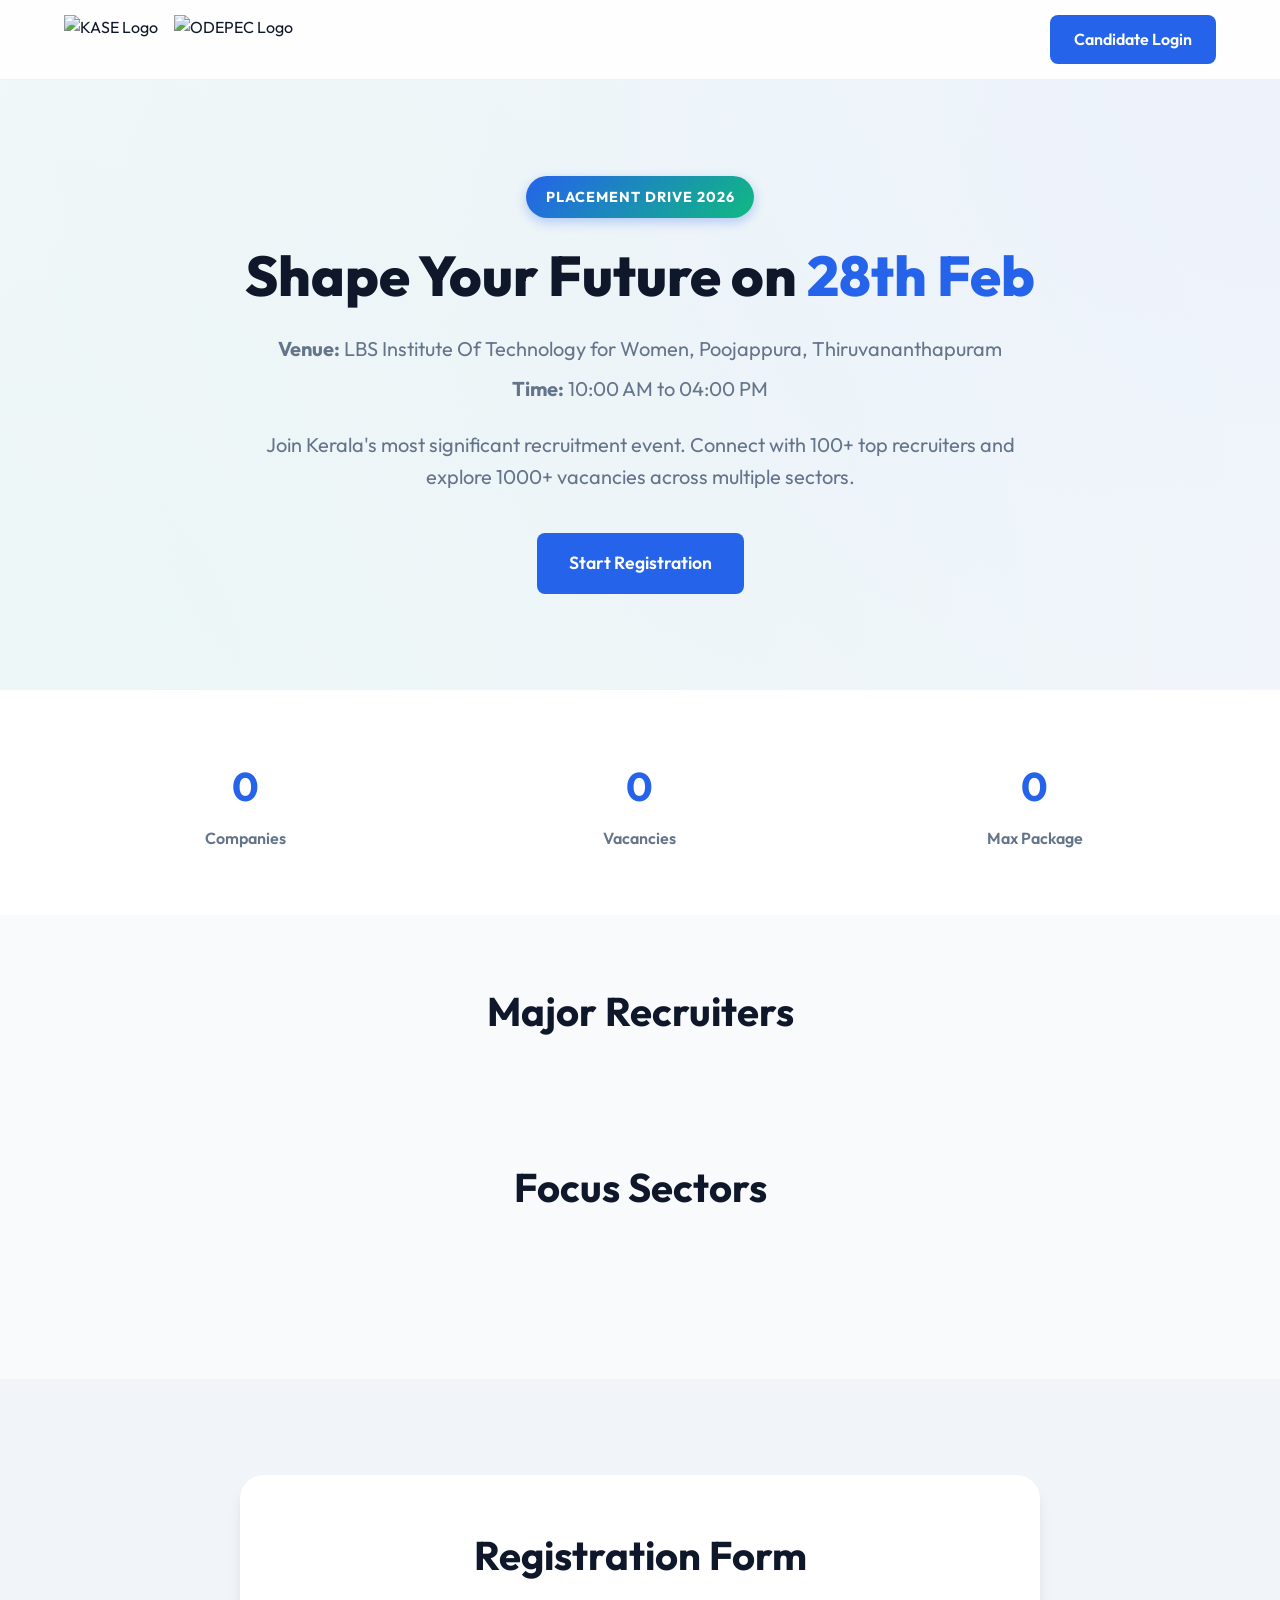
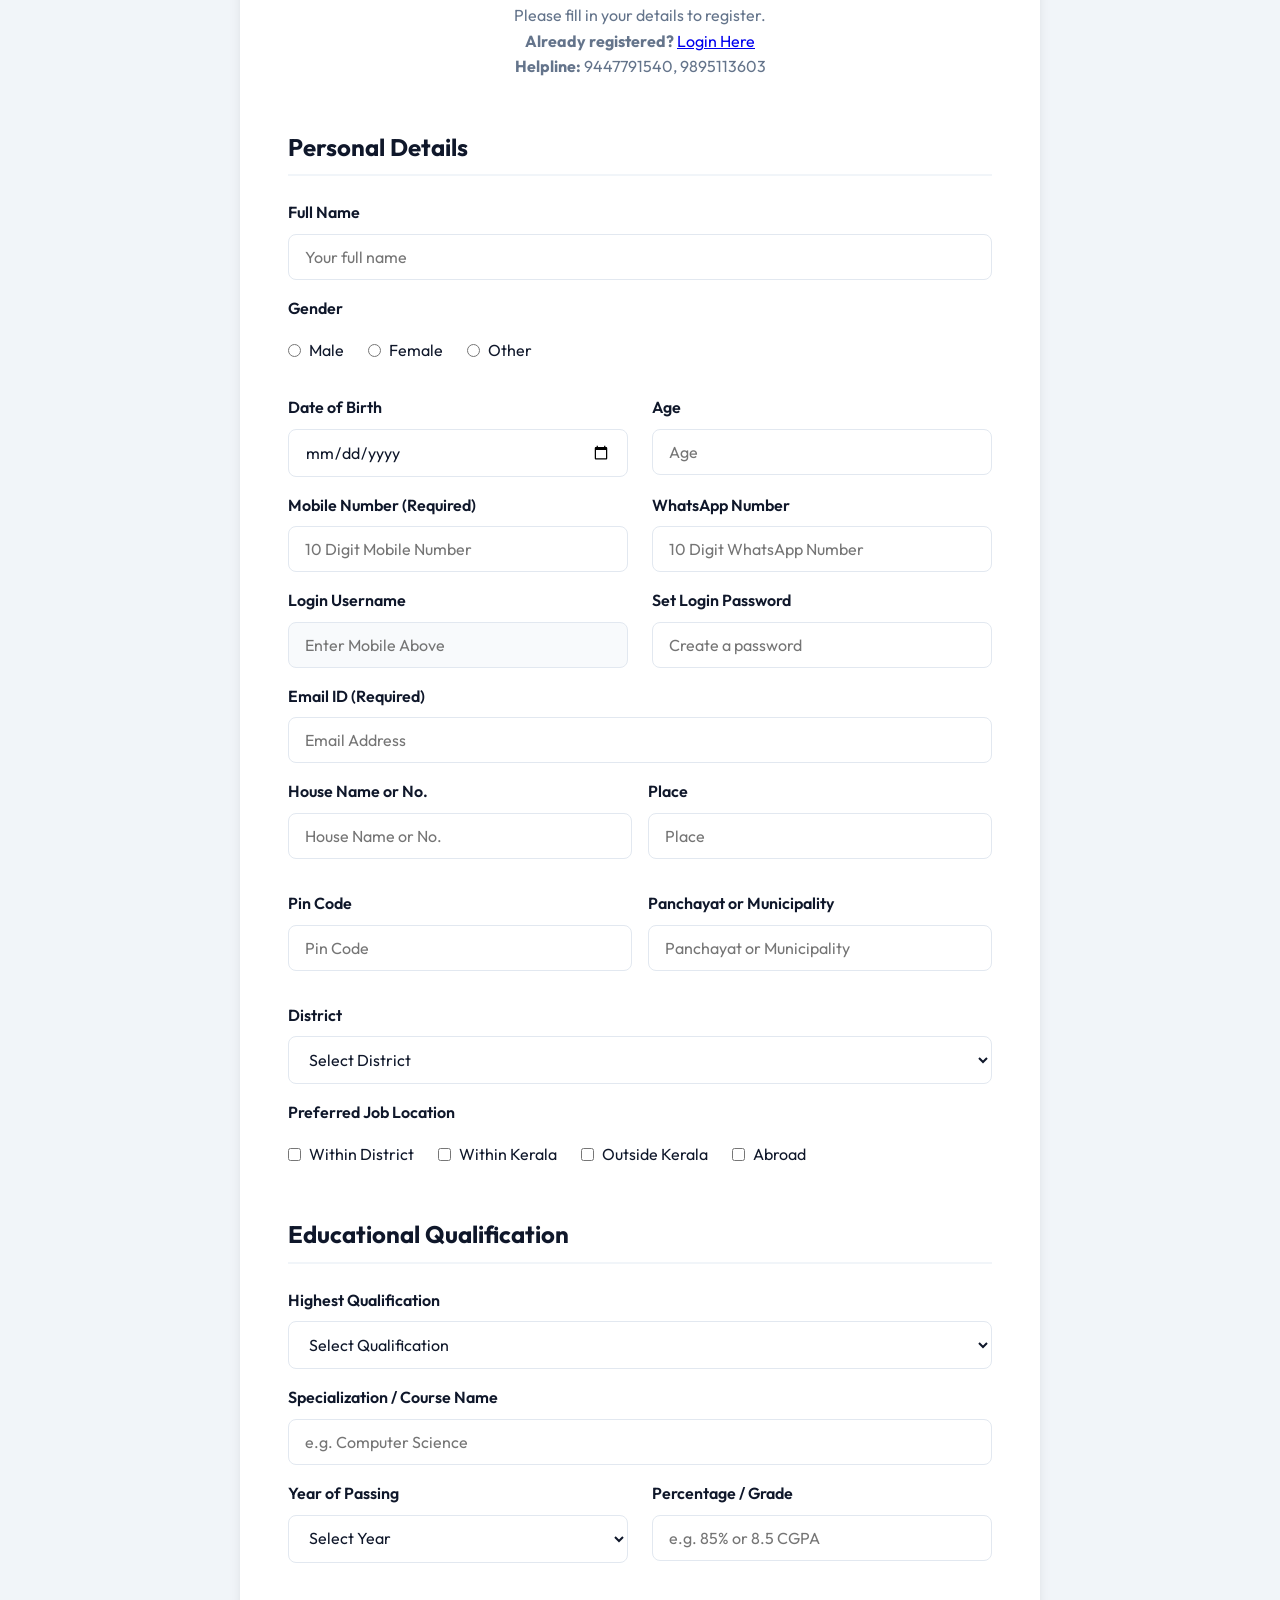
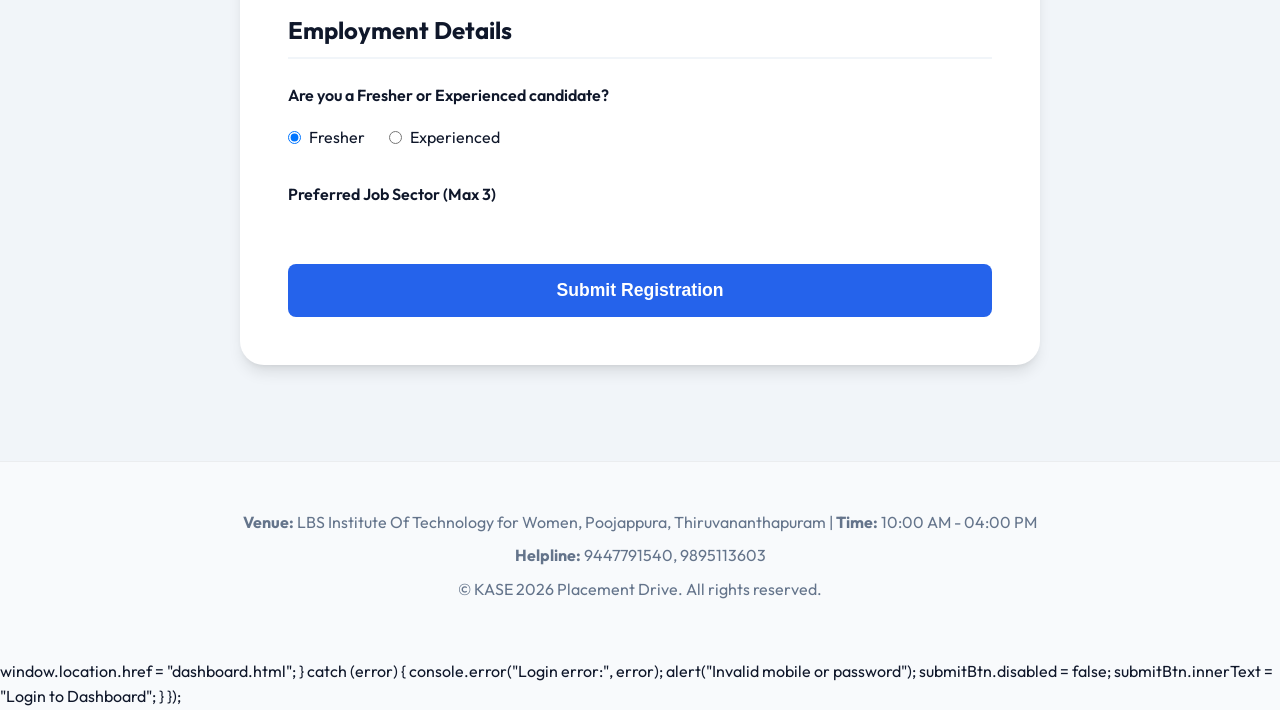
==== commit b9fc926e: "Update index.html" ====
--- a/index.html
+++ b/index.html
@@ -326,9 +326,61 @@
   </div>
 
   <script src="https://cdnjs.cloudflare.com/ajax/libs/html2pdf.js/0.10.1/html2pdf.bundle.min.js"></script>
-  <script type="module" src="script.js"></script>
+  <script src="script.js"></script>
 
   <!-- Firebase Registration Script -->
+  <script type="module">
+    import { initializeApp } from "https://www.gstatic.com/firebasejs/12.9.0/firebase-app.js";
+    import { getAuth, createUserWithEmailAndPassword } from "https://www.gstatic.com/firebasejs/12.9.0/firebase-auth.js";
+    import { getFirestore, doc, setDoc } from "https://www.gstatic.com/firebasejs/12.9.0/firebase-firestore.js";
+
+    const firebaseConfig = {
+      apiKey: "AIzaSyARoLteIbD8oFPEtKJ3ZvhxkiOHNgfC-I4",
+      authDomain: "placements2026-free.firebaseapp.com",
+      projectId: "placements2026-free",
+      storageBucket: "placements2026-free.firebasestorage.app",
+      messagingSenderId: "672350914241",
+      appId: "1:672350914241:web:171f23d75e76a96f103640"
+    };
+
+    const app = initializeApp(firebaseConfig);
+    const auth = getAuth(app);
+    const db = getFirestore(app);
+
+    document.addEventListener("DOMContentLoaded", () => {
+      const form = document.getElementById("placementForm");
+
+      form.addEventListener("submit", async function (e) {
+        e.preventDefault();
+
+        const mobile = document.getElementById("mobile").value;
+        const password = document.getElementById("password").value;
+        const fullName = document.getElementById("fullName").value;
+        const email = document.getElementById("email").value;
+        const gender = document.querySelector('input[name="gender"]:checked')?.value || "";
+
+        const fakeEmail = mobile + "@placement.com";
+
+        try {
+          await createUserWithEmailAndPassword(auth, fakeEmail, password);
+
+          const regId = "KASE/PD/NM/" + Math.floor(1000 + Math.random() * 9000);
+
+          await setDoc(doc(db, "users", mobile), {
+            fullName,
+            email,
+            gender,
+            mobile,
+            regId,
+            createdAt: new Date()
+          });
+
+          // Show success modal
+          document.getElementById("successModal").style.display = "flex";
+
+        } catch (error) {
+          console.error("Firebase error:", error.message);
+          alert(error.message);
   <!DOCTYPE html>
 <html lang="en">
 
@@ -502,6 +554,9 @@
         } else {
             console.warn("No Firestore document found for mobile:", mobile);
         }
+      });
+    });
+  </script>
 
         window.location.href = "dashboard.html";
 
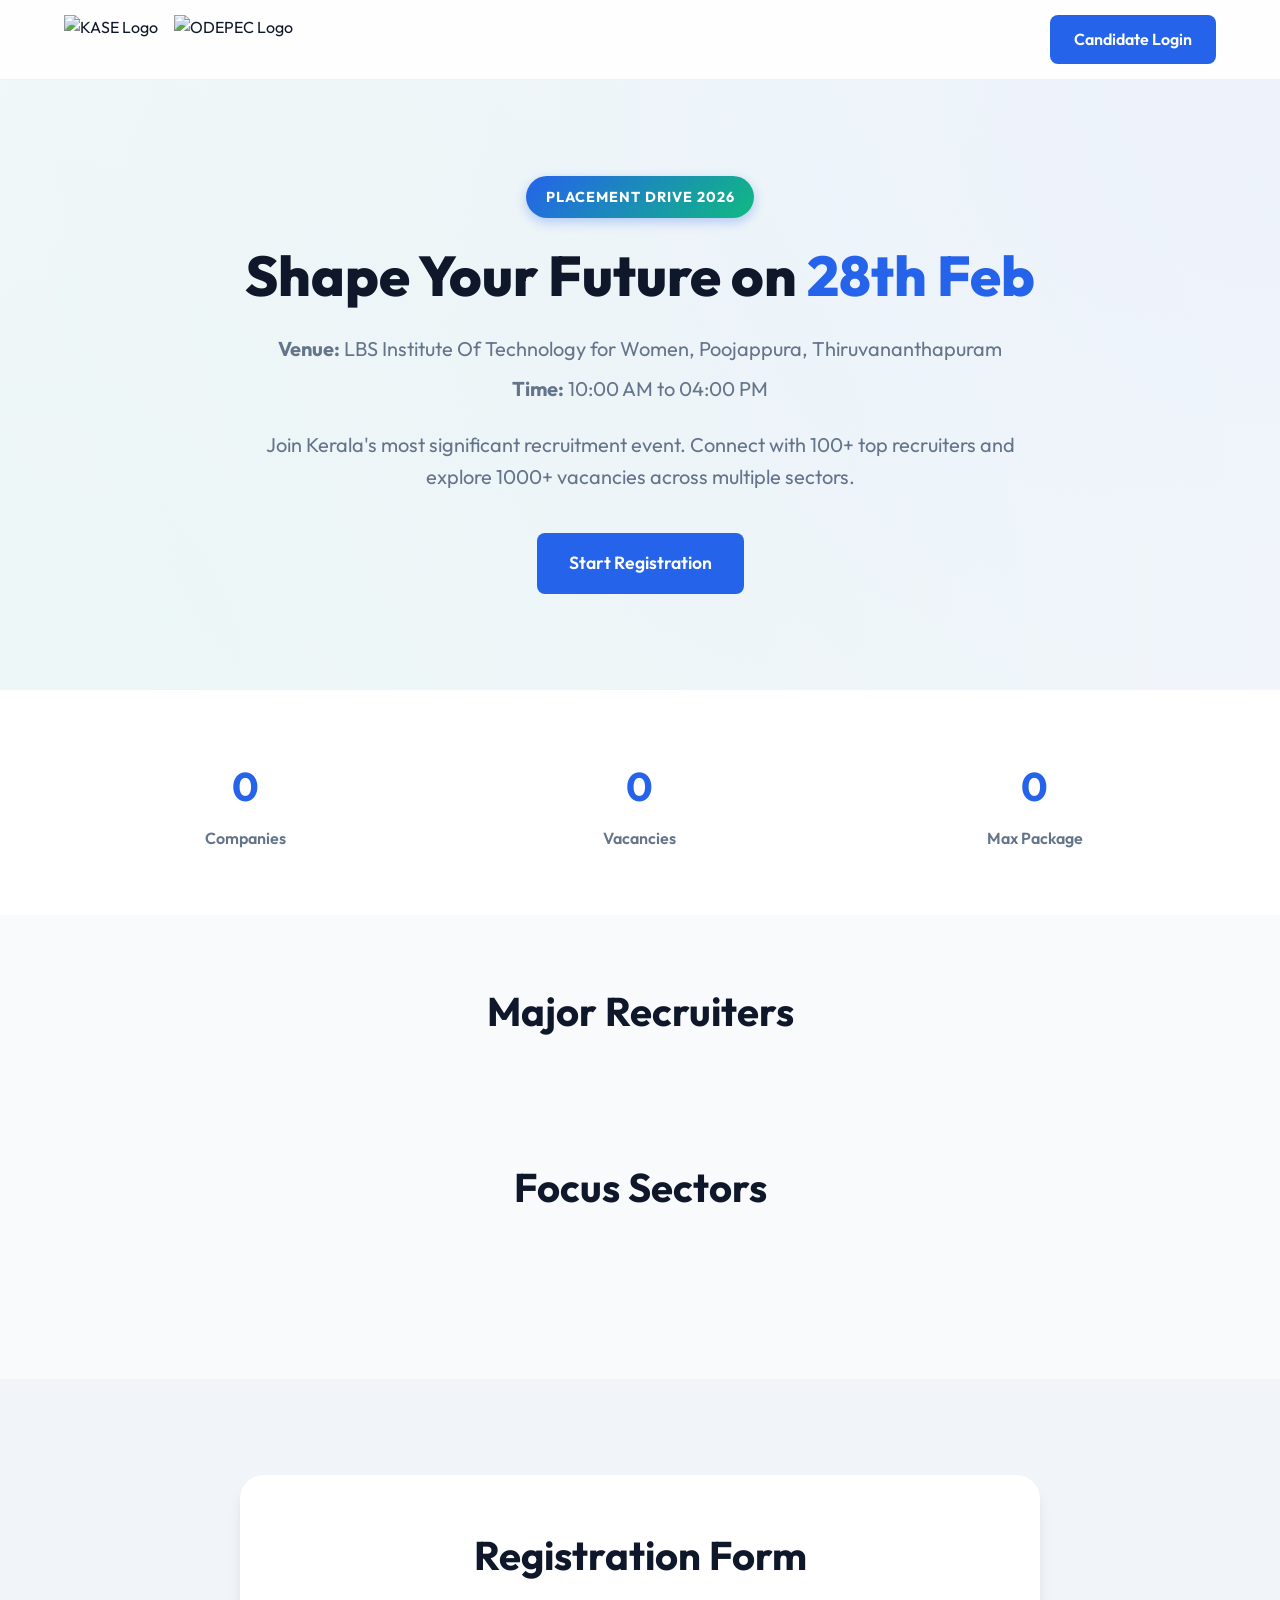
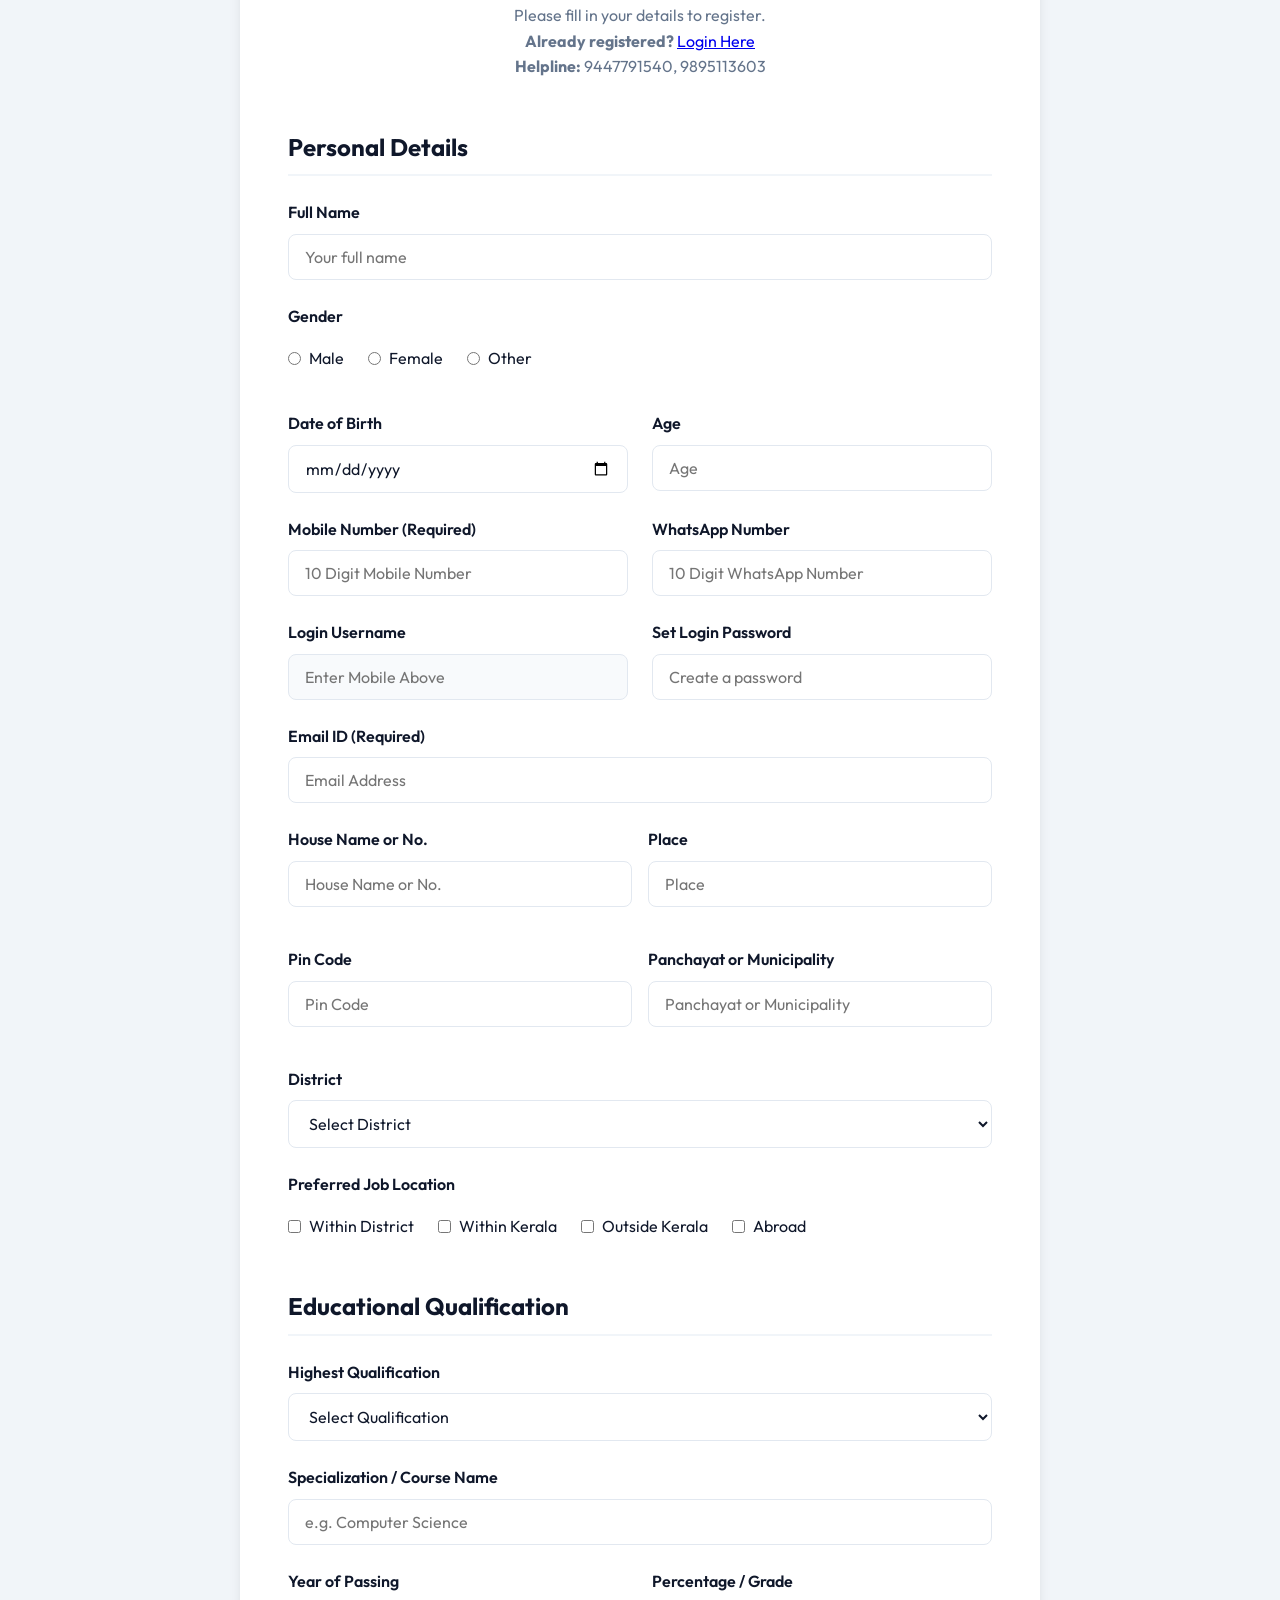
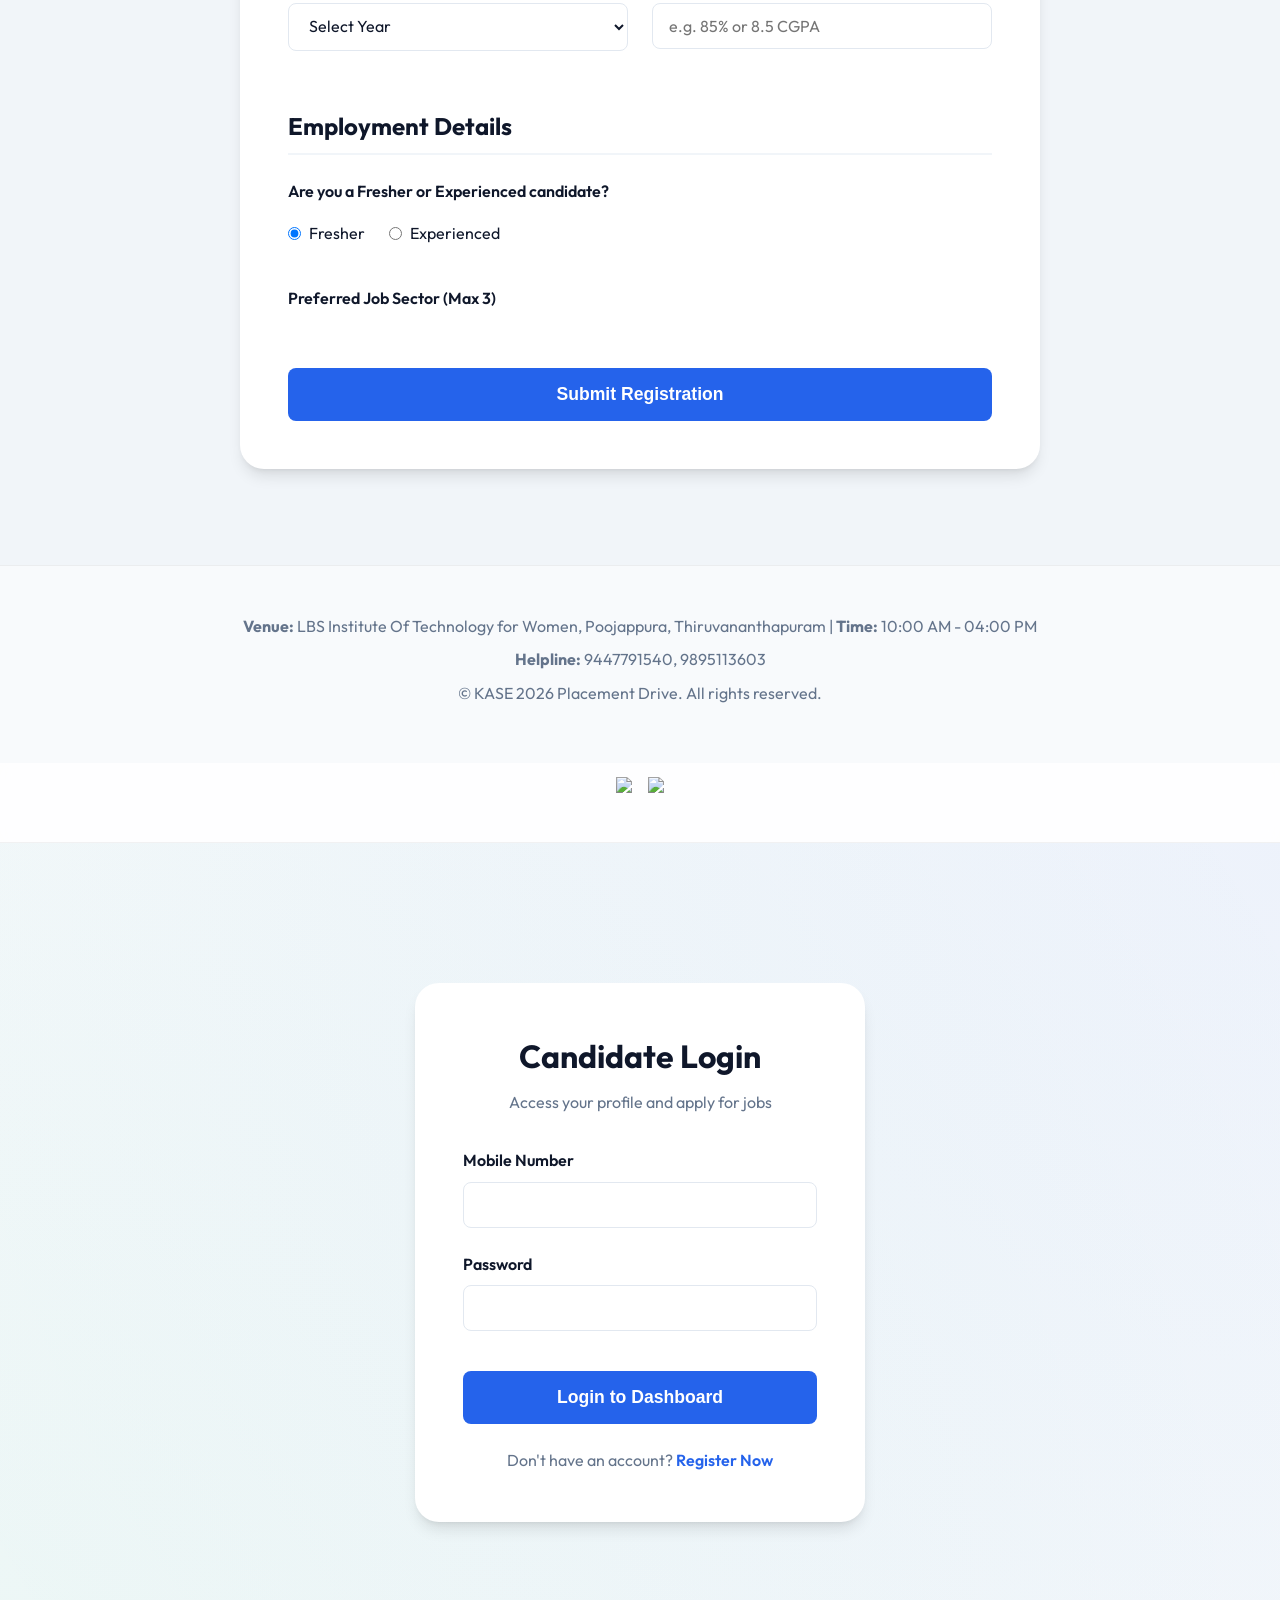
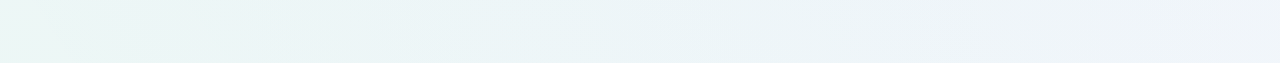
==== commit cfc3f4f4: "Update index.html" ====
--- a/index.html
+++ b/index.html
@@ -327,60 +327,9 @@
 
   <script src="https://cdnjs.cloudflare.com/ajax/libs/html2pdf.js/0.10.1/html2pdf.bundle.min.js"></script>
   <script src="script.js"></script>
+  <script type="module" src="script.js"></script>
 
   <!-- Firebase Registration Script -->
-  <script type="module">
-    import { initializeApp } from "https://www.gstatic.com/firebasejs/12.9.0/firebase-app.js";
-    import { getAuth, createUserWithEmailAndPassword } from "https://www.gstatic.com/firebasejs/12.9.0/firebase-auth.js";
-    import { getFirestore, doc, setDoc } from "https://www.gstatic.com/firebasejs/12.9.0/firebase-firestore.js";
-
-    const firebaseConfig = {
-      apiKey: "AIzaSyARoLteIbD8oFPEtKJ3ZvhxkiOHNgfC-I4",
-      authDomain: "placements2026-free.firebaseapp.com",
-      projectId: "placements2026-free",
-      storageBucket: "placements2026-free.firebasestorage.app",
-      messagingSenderId: "672350914241",
-      appId: "1:672350914241:web:171f23d75e76a96f103640"
-    };
-
-    const app = initializeApp(firebaseConfig);
-    const auth = getAuth(app);
-    const db = getFirestore(app);
-
-    document.addEventListener("DOMContentLoaded", () => {
-      const form = document.getElementById("placementForm");
-
-      form.addEventListener("submit", async function (e) {
-        e.preventDefault();
-
-        const mobile = document.getElementById("mobile").value;
-        const password = document.getElementById("password").value;
-        const fullName = document.getElementById("fullName").value;
-        const email = document.getElementById("email").value;
-        const gender = document.querySelector('input[name="gender"]:checked')?.value || "";
-
-        const fakeEmail = mobile + "@placement.com";
-
-        try {
-          await createUserWithEmailAndPassword(auth, fakeEmail, password);
-
-          const regId = "KASE/PD/NM/" + Math.floor(1000 + Math.random() * 9000);
-
-          await setDoc(doc(db, "users", mobile), {
-            fullName,
-            email,
-            gender,
-            mobile,
-            regId,
-            createdAt: new Date()
-          });
-
-          // Show success modal
-          document.getElementById("successModal").style.display = "flex";
-
-        } catch (error) {
-          console.error("Firebase error:", error.message);
-          alert(error.message);
   <!DOCTYPE html>
 <html lang="en">
 
@@ -554,9 +503,6 @@
         } else {
             console.warn("No Firestore document found for mobile:", mobile);
         }
-      });
-    });
-  </script>
 
         window.location.href = "dashboard.html";
 
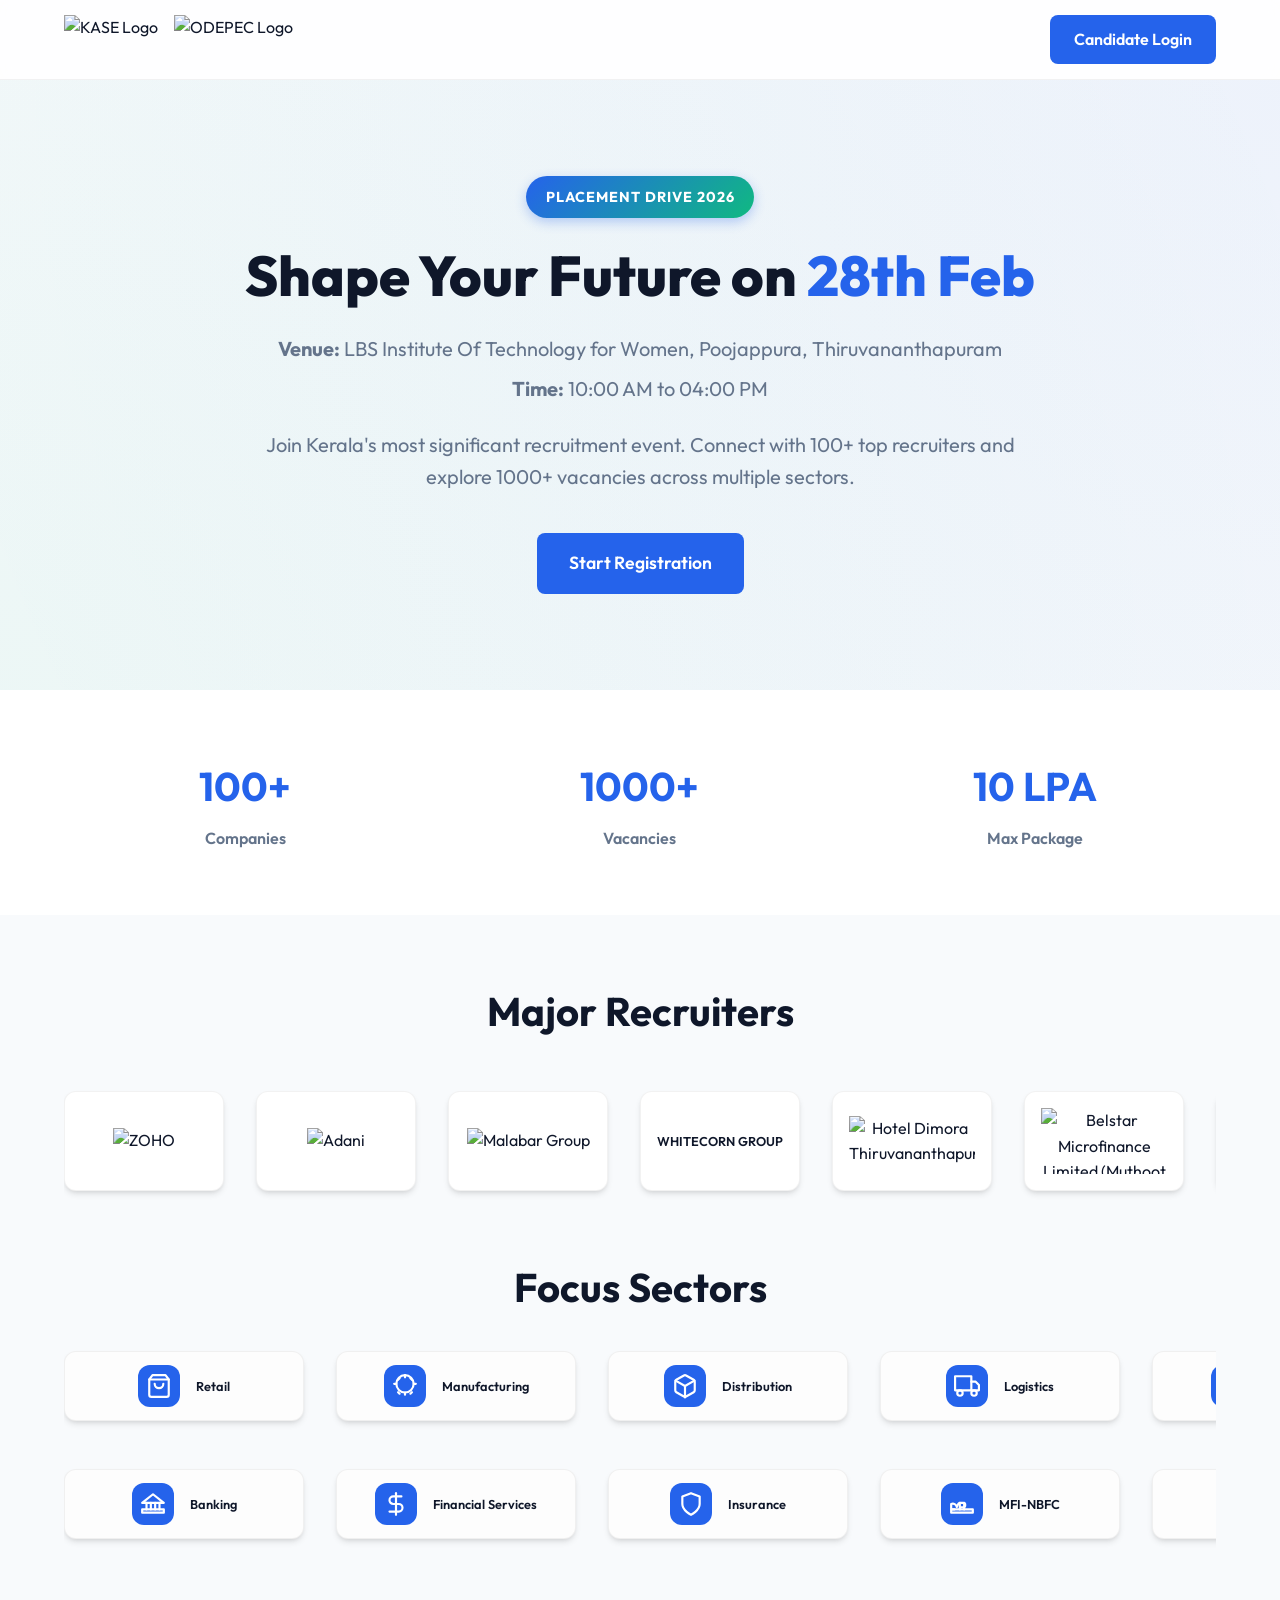
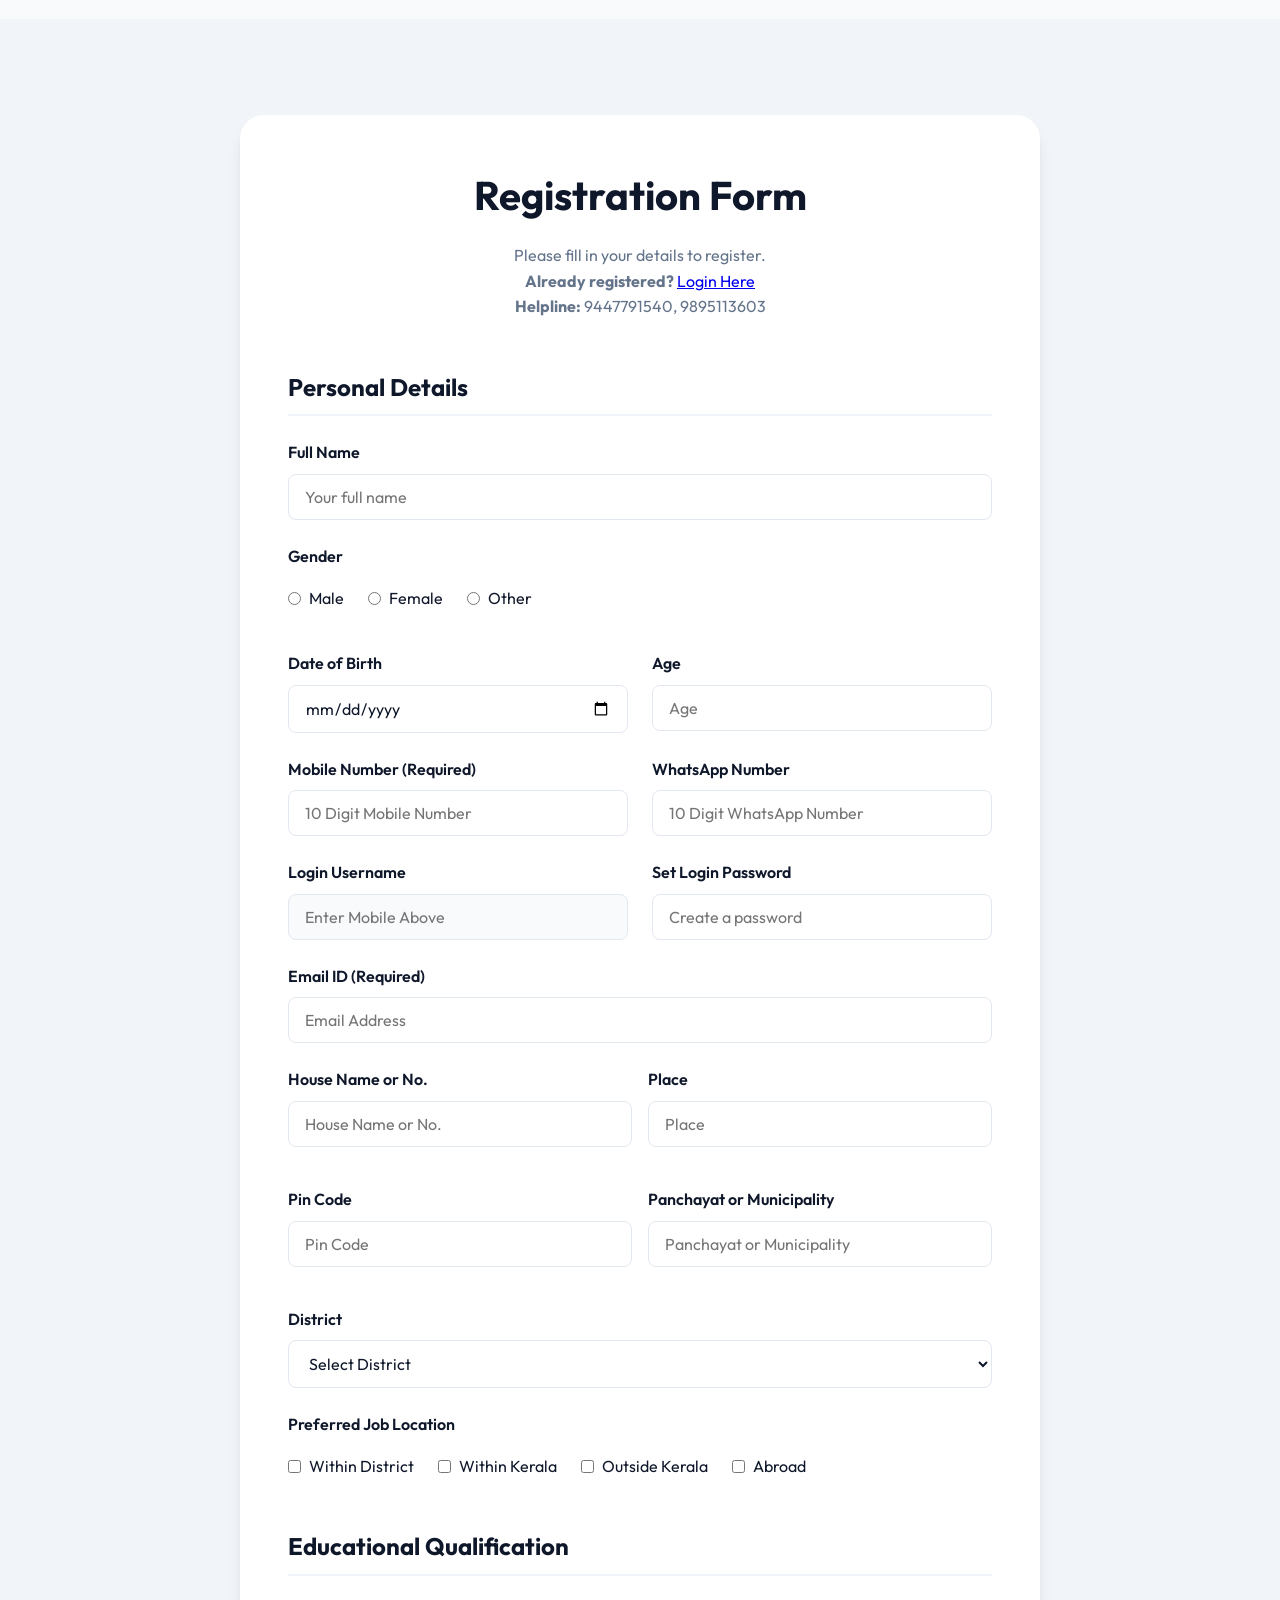
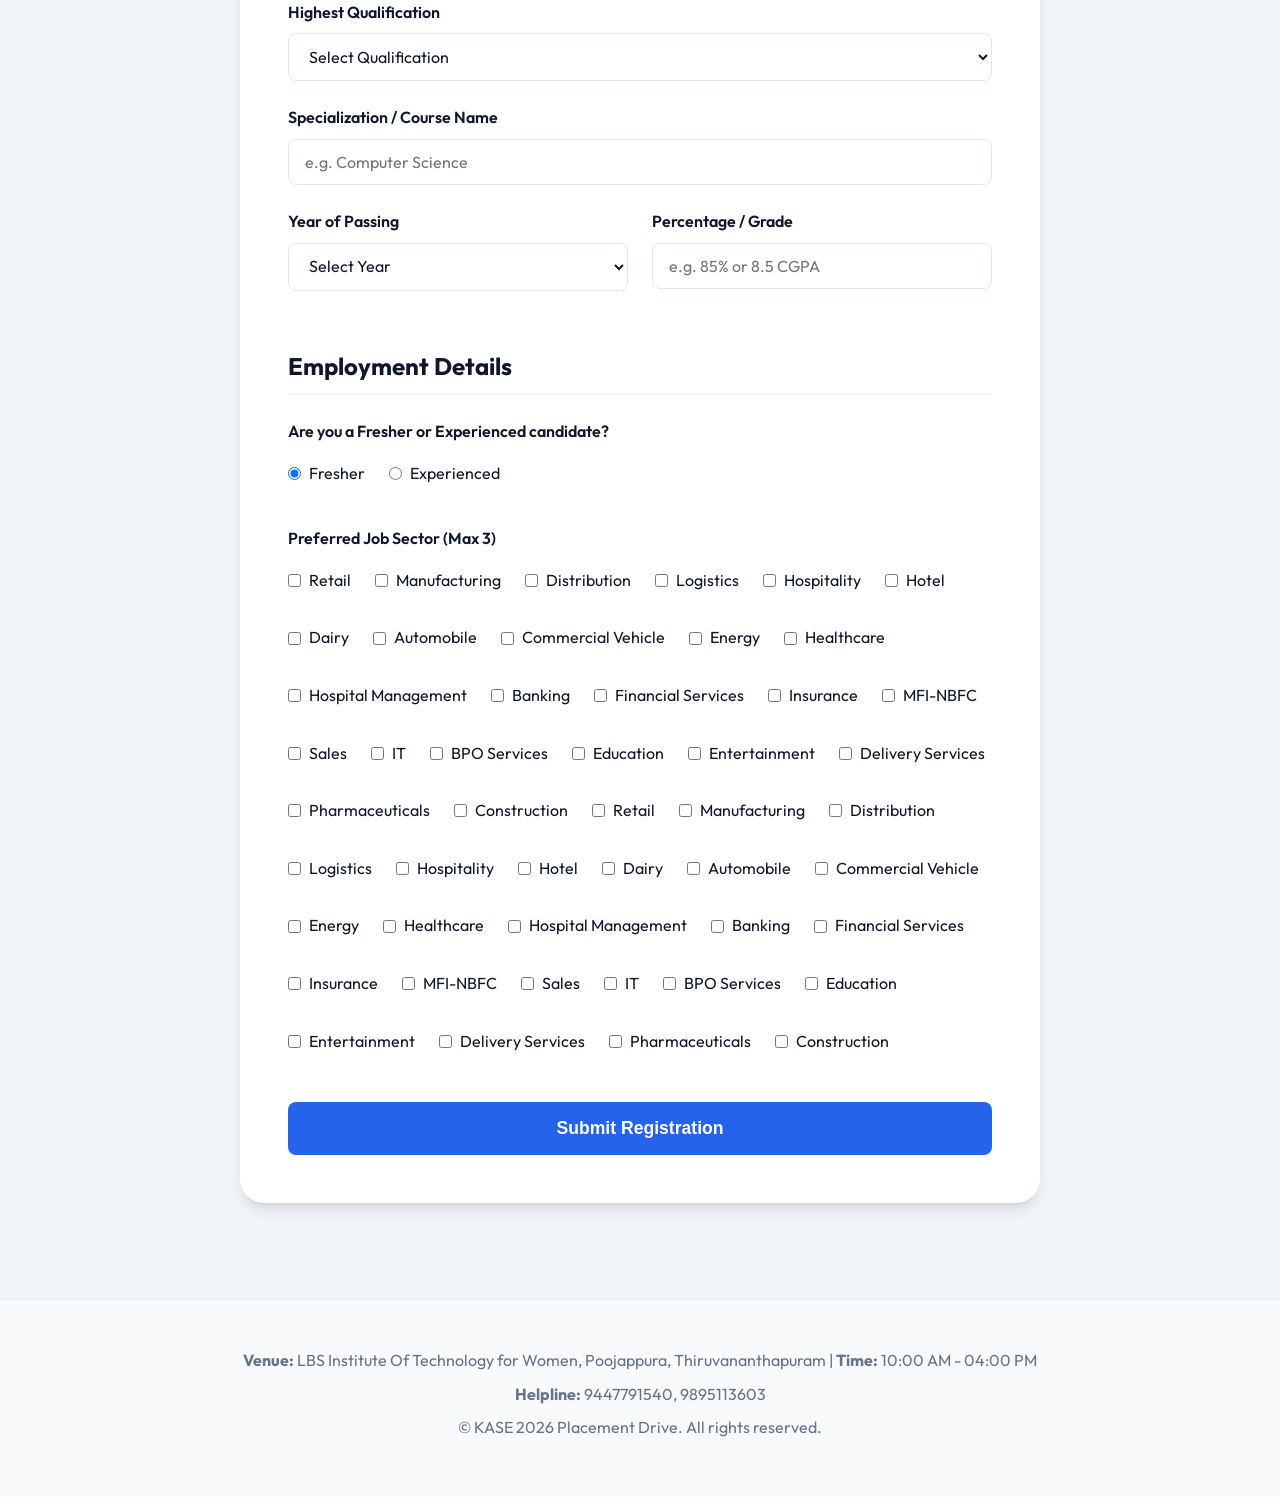
==== commit 748df1ad: "without login page" ====
--- a/index.html
+++ b/index.html
@@ -403,120 +403,6 @@
 
 <body>
 
-<header class="header">
-<div class="container">
-<nav>
-<div class="logo" style="display:flex;align-items:center;gap:1rem;">
-<img src="https://res.cloudinary.com/dbpyjdqt2/image/upload/kase-1-scaled_u5ygsl.jpg" style="height:50px;">
-<img src="https://res.cloudinary.com/dbpyjdqt2/image/upload/v1771854785/odepc_prctuo.avif" style="height:50px;">
-</div>
-</nav>
-</div>
-</header>
-
-<main class="login-container">
-<div class="login-card">
-
-<div class="login-header">
-<h2>Candidate Login</h2>
-<p>Access your profile and apply for jobs</p>
-</div>
-
-<form id="loginForm">
-
-<div class="form-group">
-<label>Mobile Number</label>
-<input type="tel" id="mobile" required pattern="[0-9]{10}" maxlength="10">
-</div>
-
-<div class="form-group">
-<label>Password</label>
-<input type="password" id="password" required>
-</div>
-
-<button type="submit" class="btn btn-primary login-btn">
-Login to Dashboard
-</button>
-
-</form>
-
-<div class="register-link">
-Don't have an account? <a href="index.html#register">Register Now</a>
-</div>
-
-</div>
-</main>
-
-<!-- 🔥 FIREBASE LOGIN SCRIPT -->
-<script type="module">
-import { initializeApp } from "https://www.gstatic.com/firebasejs/12.9.0/firebase-app.js";
-import { getAuth, signInWithEmailAndPassword } from "https://www.gstatic.com/firebasejs/12.9.0/firebase-auth.js";
-import { getFirestore, doc, getDoc } from "https://www.gstatic.com/firebasejs/12.9.0/firebase-firestore.js";
-
-const firebaseConfig = {
-    apiKey: "AIzaSyARoLteIbD8oFPEtKJ3ZvhxkiOHNgfC-I4",
-    authDomain: "placements2026-free.firebaseapp.com",
-    projectId: "placements2026-free",
-    storageBucket: "placements2026-free.firebasestorage.app",
-    messagingSenderId: "672350914241",
-    appId: "1:672350914241:web:171f23d75e76a96f103640"
-};
-
-const app = initializeApp(firebaseConfig);
-const auth = getAuth(app);
-const db = getFirestore(app);
-
-document.getElementById("loginForm").addEventListener("submit", async (e) => {
-
-    e.preventDefault();
-
-    const mobile = document.getElementById("mobile").value;
-    const password = document.getElementById("password").value;
-    const fakeEmail = mobile + "@placement.com";
-
-    const submitBtn = document.querySelector(".login-btn");
-    submitBtn.disabled = true;
-    submitBtn.innerText = "Logging in...";
-
-    try {
-
-        await signInWithEmailAndPassword(auth, fakeEmail, password);
-
-        const docSnap = await getDoc(doc(db, "users", mobile));
-
-        if (docSnap.exists()) {
-            const data = docSnap.data();
-
-            // ✅ DEBUG: Log ALL Firestore fields so you can see exact field names
-            console.log("✅ Firestore document data:", data);
-            console.log("All field keys:", Object.keys(data));
-
-            sessionStorage.setItem('candidate_mobile', mobile);
-            sessionStorage.setItem('candidate_name', data.fullName || data.name || data.Name || "");
-            sessionStorage.setItem('candidate_gender', data.gender || data.Gender || "");
-
-            // ✅ FIX: Try every possible field name your Firestore doc might use for Reg ID
-            const regId = data.regId || data.RegId || data.reg_id || data.registrationId || data.candidateId || data.id || "";
-            sessionStorage.setItem('candidate_regId', regId);
-
-            console.log("Stored regId in sessionStorage:", regId);
-        } else {
-            console.warn("No Firestore document found for mobile:", mobile);
-        }
-
-        window.location.href = "dashboard.html";
-
-    } catch (error) {
-
-        console.error("Login error:", error);
-        alert("Invalid mobile or password");
-
-        submitBtn.disabled = false;
-        submitBtn.innerText = "Login to Dashboard";
-    }
-
-});
-</script>
 
 </body>
 </html>
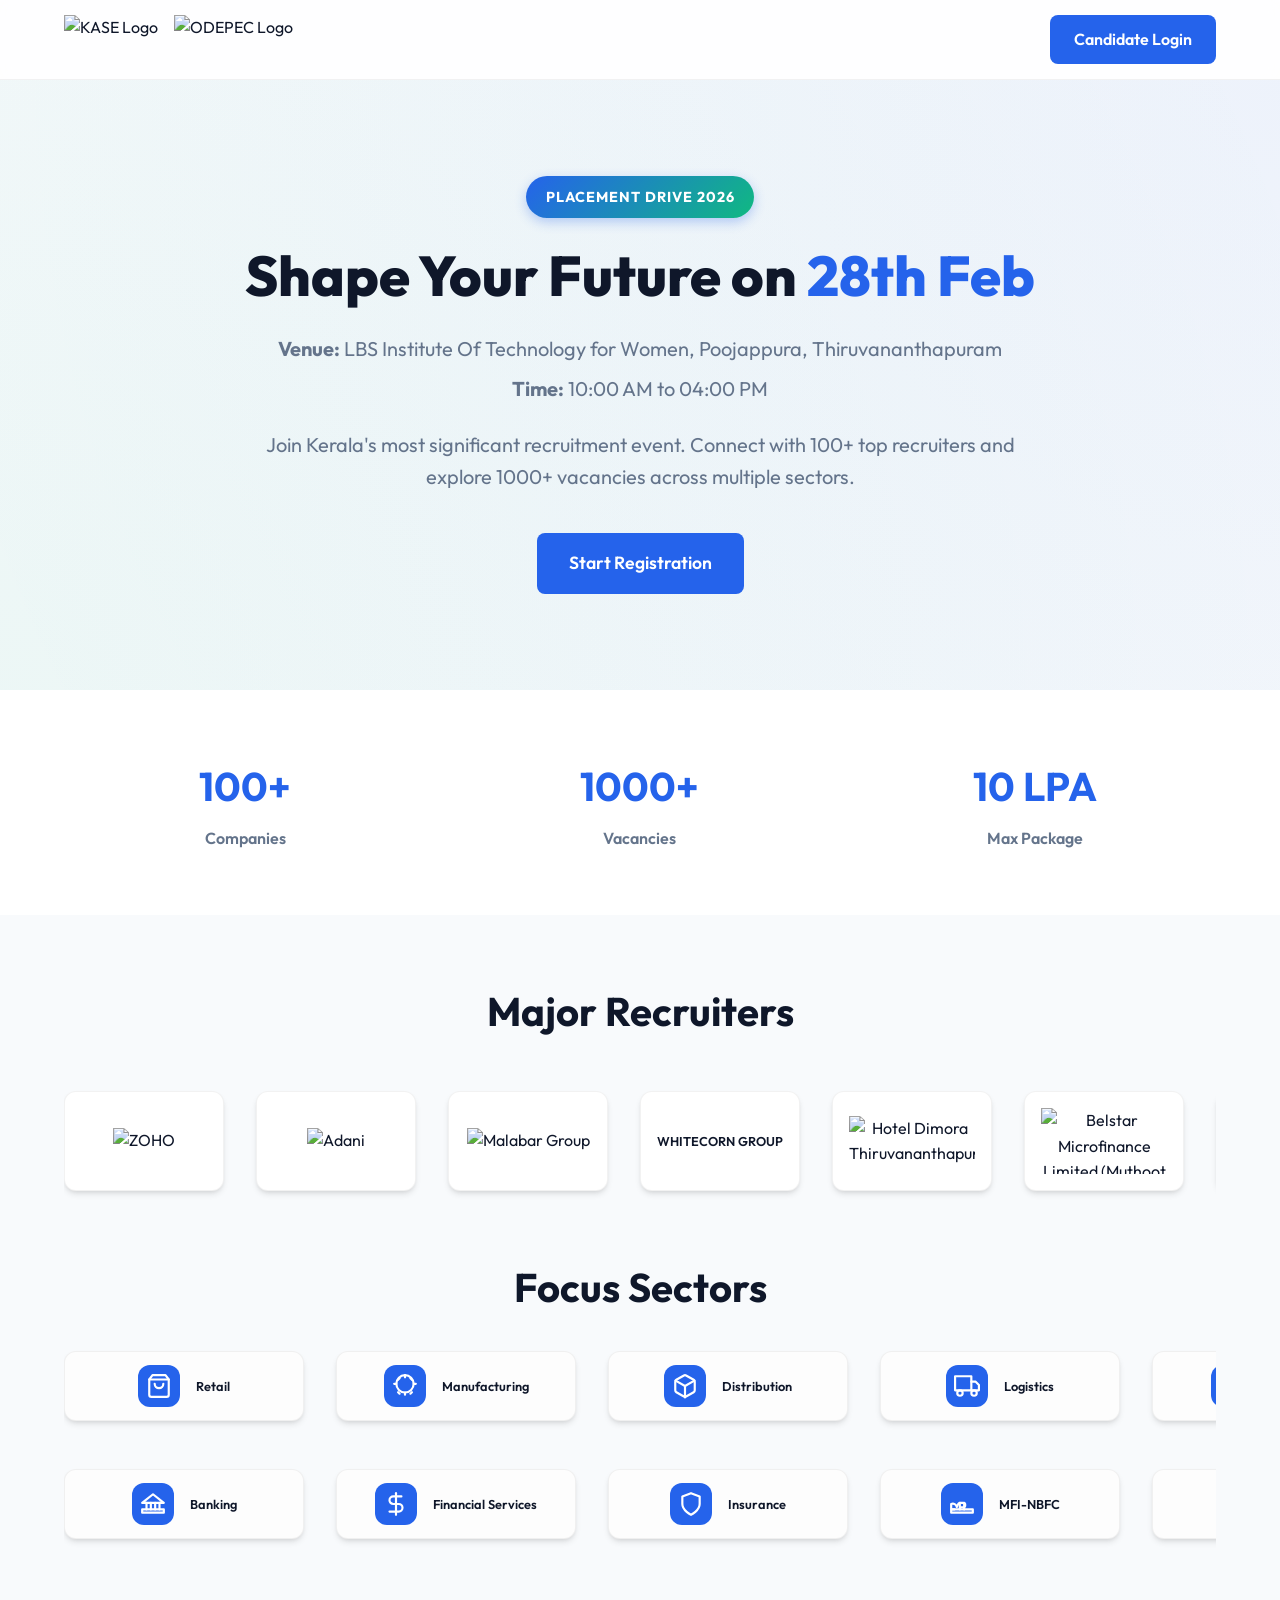
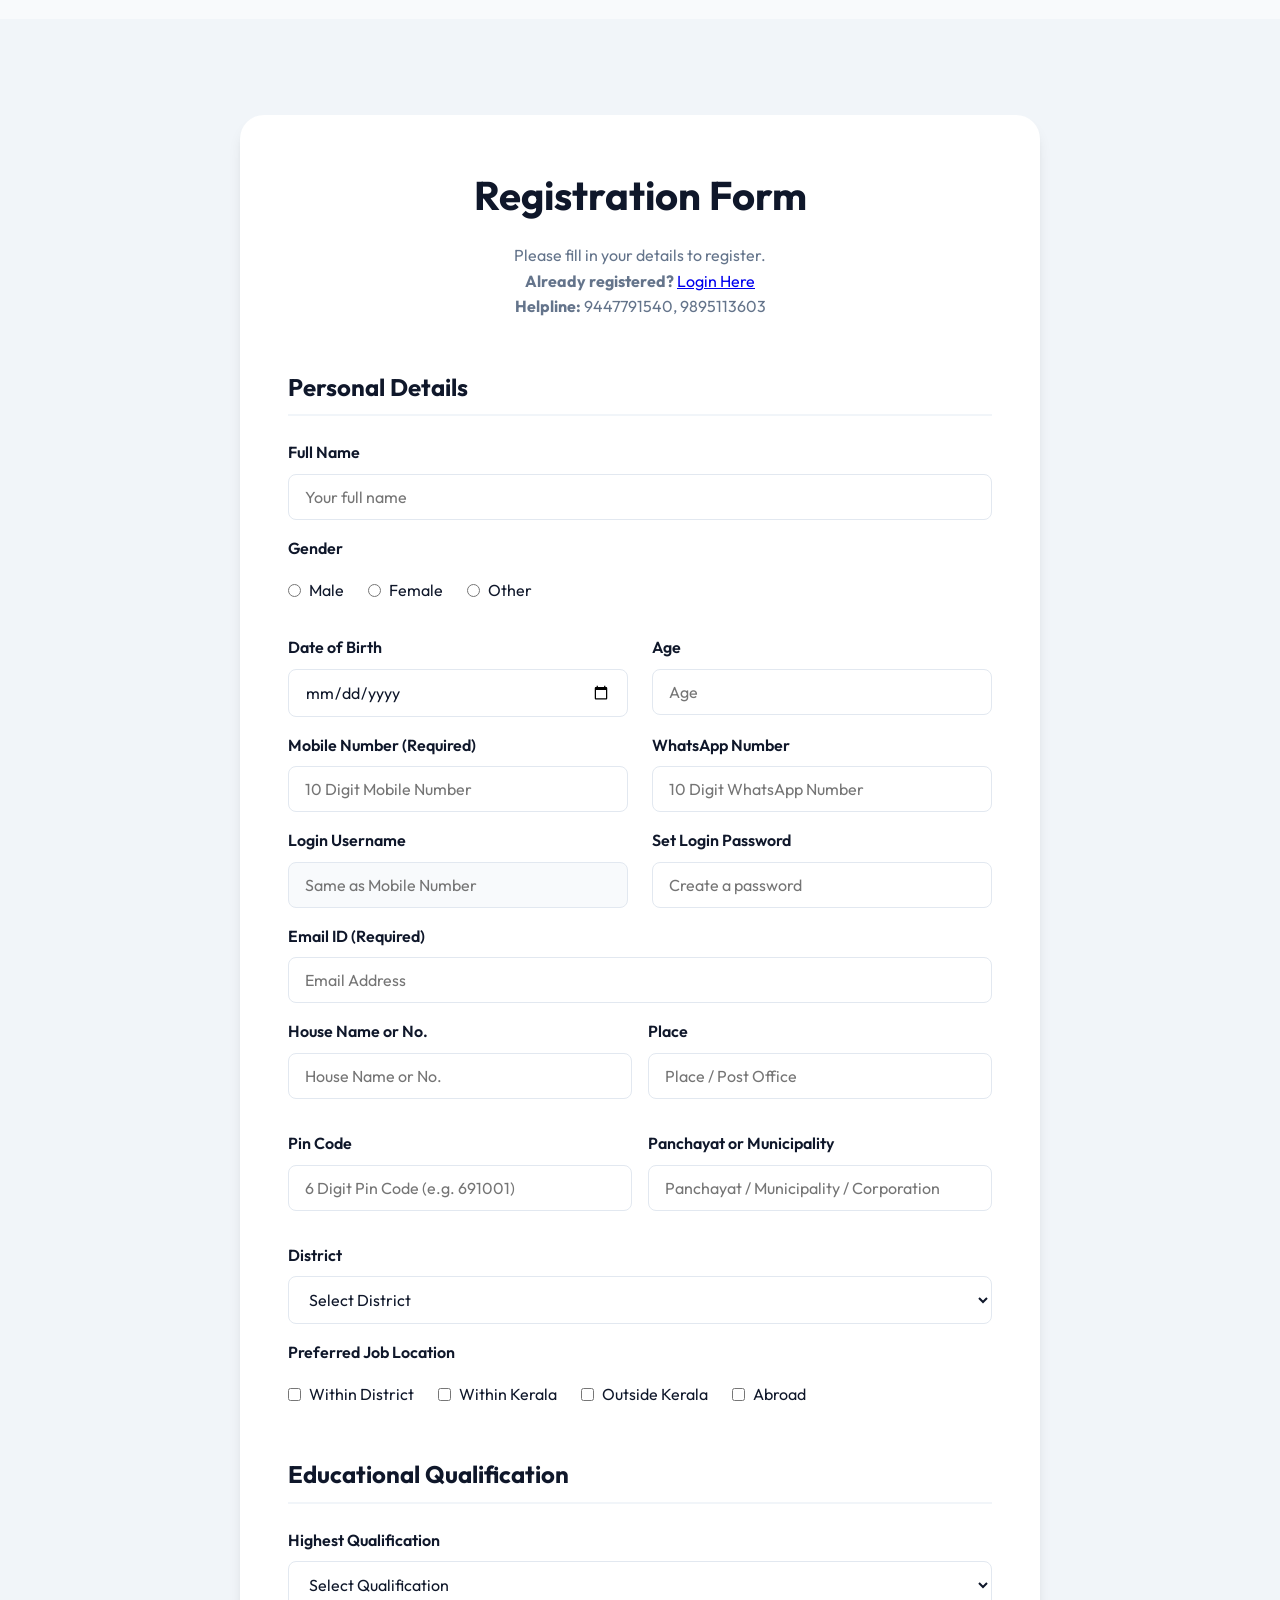
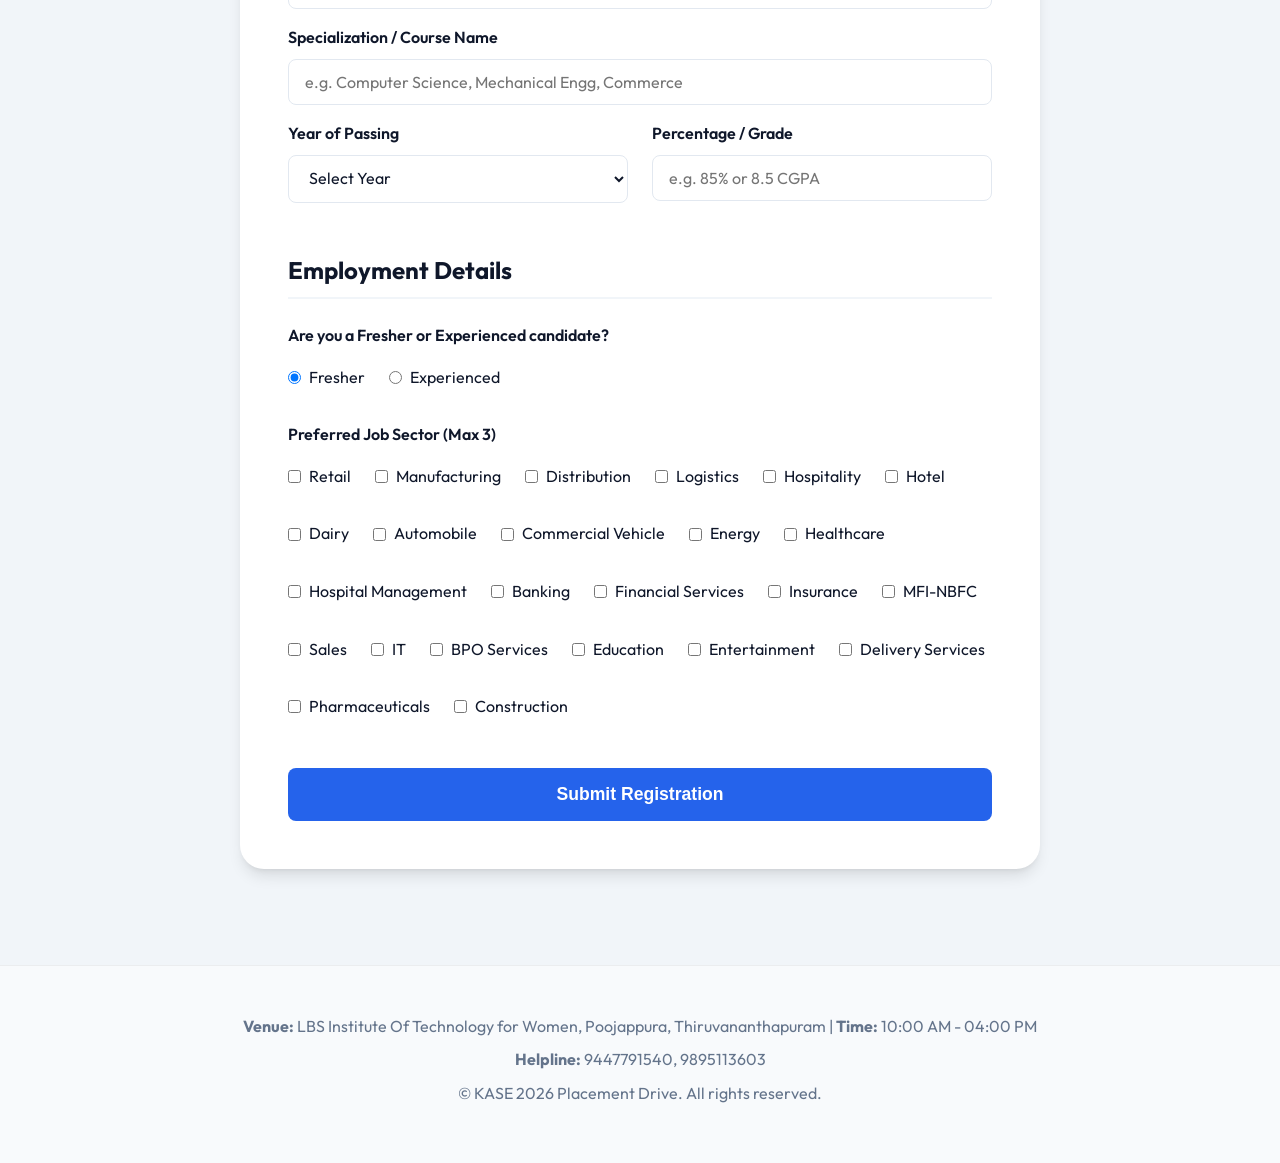
==== commit 38e827cb: "pincode" ====
--- a/index.html
+++ b/index.html
@@ -1,6 +1,5 @@
 <!DOCTYPE html>
 <html lang="en">
-
 <head>
   <meta charset="UTF-8">
   <meta name="viewport" content="width=device-width, initial-scale=1.0">
@@ -11,7 +10,6 @@
   <link href="https://fonts.googleapis.com/css2?family=Outfit:wght@300;400;600;700&display=swap" rel="stylesheet">
   <link rel="stylesheet" href="style.css">
 </head>
-
 <body>
   <header class="header">
     <nav class="container">
@@ -85,10 +83,13 @@
       <div class="container">
         <div class="form-container">
           <h2 class="section-title">Registration Form</h2>
-          <p class="section-subtitle">Please fill in your details to register. <br><strong>Already registered?</strong> <a href="login.html" class="login-link">Login Here</a><br><strong>Helpline:</strong> 9447791540, 9895113603</p>
+          <p class="section-subtitle">
+            Please fill in your details to register.<br>
+            <strong>Already registered?</strong> <a href="login.html" class="login-link">Login Here</a><br>
+            <strong>Helpline:</strong> 9447791540, 9895113603
+          </p>
 
           <form id="placementForm">
-
             <!-- Personal Details -->
             <div class="form-section">
               <h3 class="form-section-title">Personal Details</h3>
@@ -114,30 +115,33 @@
                 </div>
                 <div class="form-group">
                   <label for="age">Age</label>
-                  <input type="number" id="age" name="age" placeholder="Age" required>
+                  <input type="number" id="age" name="age" placeholder="Age" required min="18" max="60">
                 </div>
               </div>
 
               <div class="form-row">
                 <div class="form-group">
                   <label for="mobile">Mobile Number (Required)</label>
-                  <input type="tel" id="mobile" name="mobile" placeholder="10 Digit Mobile Number" required pattern="[0-9]{10}" maxlength="10"
-                    oninput="document.getElementById('display_username').value = this.value">
+                  <input type="tel" id="mobile" name="mobile" placeholder="10 Digit Mobile Number" 
+                         required pattern="[0-9]{10}" maxlength="10"
+                         oninput="document.getElementById('display_username').value = this.value">
                 </div>
                 <div class="form-group">
                   <label for="whatsapp">WhatsApp Number</label>
-                  <input type="tel" id="whatsapp" name="whatsapp" placeholder="10 Digit WhatsApp Number" pattern="[0-9]{10}" maxlength="10">
+                  <input type="tel" id="whatsapp" name="whatsapp" placeholder="10 Digit WhatsApp Number" 
+                         pattern="[0-9]{10}" maxlength="10">
                 </div>
               </div>
 
               <div class="form-row">
                 <div class="form-group">
                   <label>Login Username</label>
-                  <input type="text" id="display_username" placeholder="Enter Mobile Above" readonly style="background: #f8fafc; cursor: not-allowed;">
+                  <input type="text" id="display_username" placeholder="Same as Mobile Number" readonly 
+                         style="background: #f8fafc; cursor: not-allowed;">
                 </div>
                 <div class="form-group">
                   <label for="password">Set Login Password</label>
-                  <input type="password" id="password" name="password" placeholder="Create a password" required>
+                  <input type="password" id="password" name="password" placeholder="Create a password" required minlength="6">
                 </div>
               </div>
 
@@ -153,15 +157,16 @@
                 </div>
                 <div class="form-group">
                   <label>Place</label>
-                  <input type="text" name="place" required placeholder="Place">
+                  <input type="text" name="place" required placeholder="Place / Post Office">
                 </div>
                 <div class="form-group">
                   <label>Pin Code</label>
-                  <input type="text" name="pincode" required placeholder="Pin Code">
+                  <input type="text" name="pincode" required placeholder="6 Digit Pin Code (e.g. 691001)" 
+                         pattern="[0-9]{6}" maxlength="6" title="Please enter valid 6-digit PIN code">
                 </div>
                 <div class="form-group">
                   <label>Panchayat or Municipality</label>
-                  <input type="text" name="panchayat" required placeholder="Panchayat or Municipality">
+                  <input type="text" name="panchayat" required placeholder="Panchayat / Municipality / Corporation">
                 </div>
               </div>
 
@@ -200,7 +205,6 @@
             <!-- Educational Qualification -->
             <div class="form-section">
               <h3 class="form-section-title">Educational Qualification</h3>
-
               <div class="form-group">
                 <label for="qualification">Highest Qualification</label>
                 <select id="qualification" name="qualification" required>
@@ -226,7 +230,7 @@
 
               <div class="form-group">
                 <label for="specialization">Specialization / Course Name</label>
-                <input type="text" id="specialization" name="specialization" placeholder="e.g. Computer Science" required>
+                <input type="text" id="specialization" name="specialization" placeholder="e.g. Computer Science, Mechanical Engg, Commerce" required>
               </div>
 
               <div class="form-row">
@@ -234,7 +238,7 @@
                   <label for="yearOfPassing">Year of Passing</label>
                   <select id="yearOfPassing" name="yearOfPassing" required>
                     <option value="">Select Year</option>
-                    <!-- Populated by script.js -->
+                    <!-- Will be populated by script.js -->
                   </select>
                 </div>
                 <div class="form-group">
@@ -247,7 +251,6 @@
             <!-- Employment Details -->
             <div class="form-section">
               <h3 class="form-section-title">Employment Details</h3>
-
               <div class="form-group">
                 <label>Are you a Fresher or Experienced candidate?</label>
                 <div class="radio-group" id="employment-status-toggle">
@@ -259,7 +262,7 @@
               <div id="experience-details" class="hidden">
                 <div class="form-group">
                   <label for="currentRole">Current/Last Job Role</label>
-                  <input type="text" id="currentRole" name="currentRole" placeholder="Job Role">
+                  <input type="text" id="currentRole" name="currentRole" placeholder="e.g. Software Developer, Accountant">
                 </div>
                 <div class="form-group">
                   <label for="experience">Total Work Experience</label>
@@ -278,11 +281,11 @@
                 <div class="form-row">
                   <div class="form-group">
                     <label for="expectedSalary">Expected Salary (Monthly)</label>
-                    <input type="text" id="expectedSalary" name="expectedSalary" placeholder="Expected Salary">
+                    <input type="text" id="expectedSalary" name="expectedSalary" placeholder="e.g. 25000">
                   </div>
                   <div class="form-group">
                     <label for="noticePeriod">Notice Period</label>
-                    <input type="text" id="noticePeriod" name="noticePeriod" placeholder="e.g. 1 month">
+                    <input type="text" id="noticePeriod" name="noticePeriod" placeholder="e.g. 1 month, Immediate">
                   </div>
                 </div>
               </div>
@@ -290,7 +293,7 @@
               <div class="form-group">
                 <label for="jobSector">Preferred Job Sector (Max 3)</label>
                 <div class="checkbox-group" id="sector-checkboxes">
-                  <!-- Loaded via script.js -->
+                  <!-- Populated dynamically by script.js -->
                 </div>
               </div>
             </div>
@@ -298,7 +301,6 @@
             <div class="form-footer">
               <button type="submit" class="btn btn-primary btn-lg w-100">Submit Registration</button>
             </div>
-
           </form>
         </div>
       </div>
@@ -309,7 +311,7 @@
     <div class="container">
       <p><strong>Venue:</strong> LBS Institute Of Technology for Women, Poojappura, Thiruvananthapuram | <strong>Time:</strong> 10:00 AM - 04:00 PM</p>
       <p><strong>Helpline:</strong> 9447791540, 9895113603</p>
-      <p>&copy; KASE 2026 Placement Drive. All rights reserved.</p>
+      <p>© KASE 2026 Placement Drive. All rights reserved.</p>
     </div>
   </footer>
 
@@ -318,93 +320,16 @@
     <div class="modal-content">
       <div class="modal-icon">✅</div>
       <h2>Registration Successful!</h2>
-      <p>Your registration is successfully submitted. Please check your email for your username and password.</p>
+      <p>Your registration is successfully submitted.<br>Please check your email for confirmation.</p>
       <div class="modal-actions">
         <button class="btn btn-primary" onclick="location.reload()">OK</button>
       </div>
     </div>
   </div>
 
+  <!-- Scripts -->
   <script src="https://cdnjs.cloudflare.com/ajax/libs/html2pdf.js/0.10.1/html2pdf.bundle.min.js"></script>
   <script src="script.js"></script>
-  <script type="module" src="script.js"></script>
-
-  <!-- Firebase Registration Script -->
-  <!DOCTYPE html>
-<html lang="en">
-
-<head>
-<meta charset="UTF-8">
-<meta name="viewport" content="width=device-width, initial-scale=1.0">
-<title>Candidate Login - Placement Drive 2026</title>
-
-<link rel="stylesheet" href="style.css">
-<link href="https://fonts.googleapis.com/css2?family=Outfit:wght@300;400;500;600;700;800&display=swap" rel="stylesheet">
-
-<style>
-.login-container {
-    min-height: calc(100vh - 80px);
-    display: flex;
-    align-items: center;
-    justify-content: center;
-    padding: 2rem 1.5rem;
-    background: radial-gradient(circle at top right, rgba(37, 99, 235, 0.05), transparent),
-                radial-gradient(circle at bottom left, rgba(16, 185, 129, 0.05), transparent);
-}
-
-.login-card {
-    background: var(--white);
-    padding: 3rem;
-    border-radius: 1.5rem;
-    box-shadow: var(--shadow-lg);
-    width: 100%;
-    max-width: 450px;
-    text-align: center;
-}
-
-.login-header {
-    margin-bottom: 2rem;
-}
-
-.login-header h2 {
-    font-size: 2rem;
-    color: var(--text);
-    margin-bottom: 0.5rem;
-}
-
-.login-header p {
-    color: var(--secondary);
-}
-
-.form-group {
-    text-align: left;
-    margin-bottom: 1.5rem;
-}
-
-.login-btn {
-    width: 100%;
-    padding: 1rem;
-    font-size: 1.1rem;
-    margin-top: 1rem;
-}
-
-.register-link {
-    margin-top: 1.5rem;
-    color: var(--secondary);
-}
-
-.register-link a {
-    color: var(--primary);
-    font-weight: 600;
-    text-decoration: none;
-}
-</style>
-</head>
-
-<body>
-
-
+  <!-- If you want to keep Firebase imports here, move the registration logic to script.js instead -->
 </body>
 </html>
-</body>
-</html>
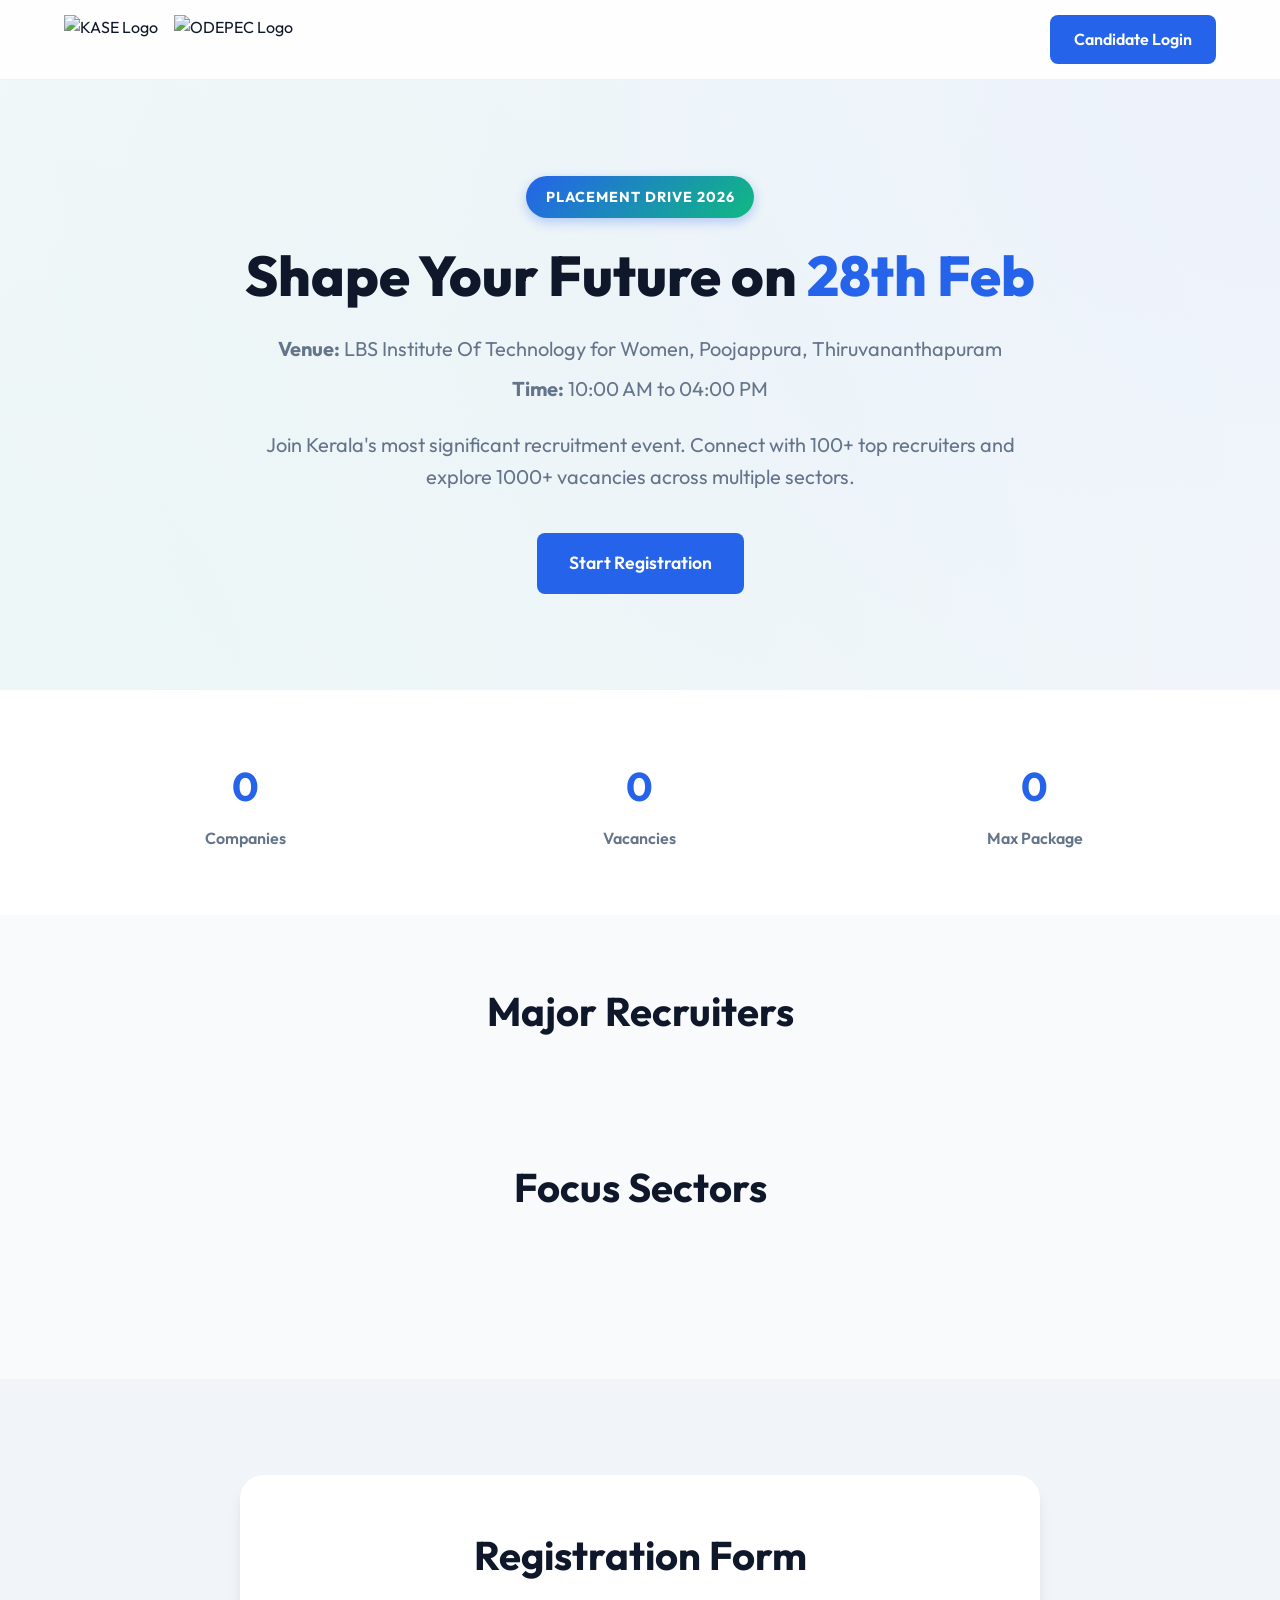
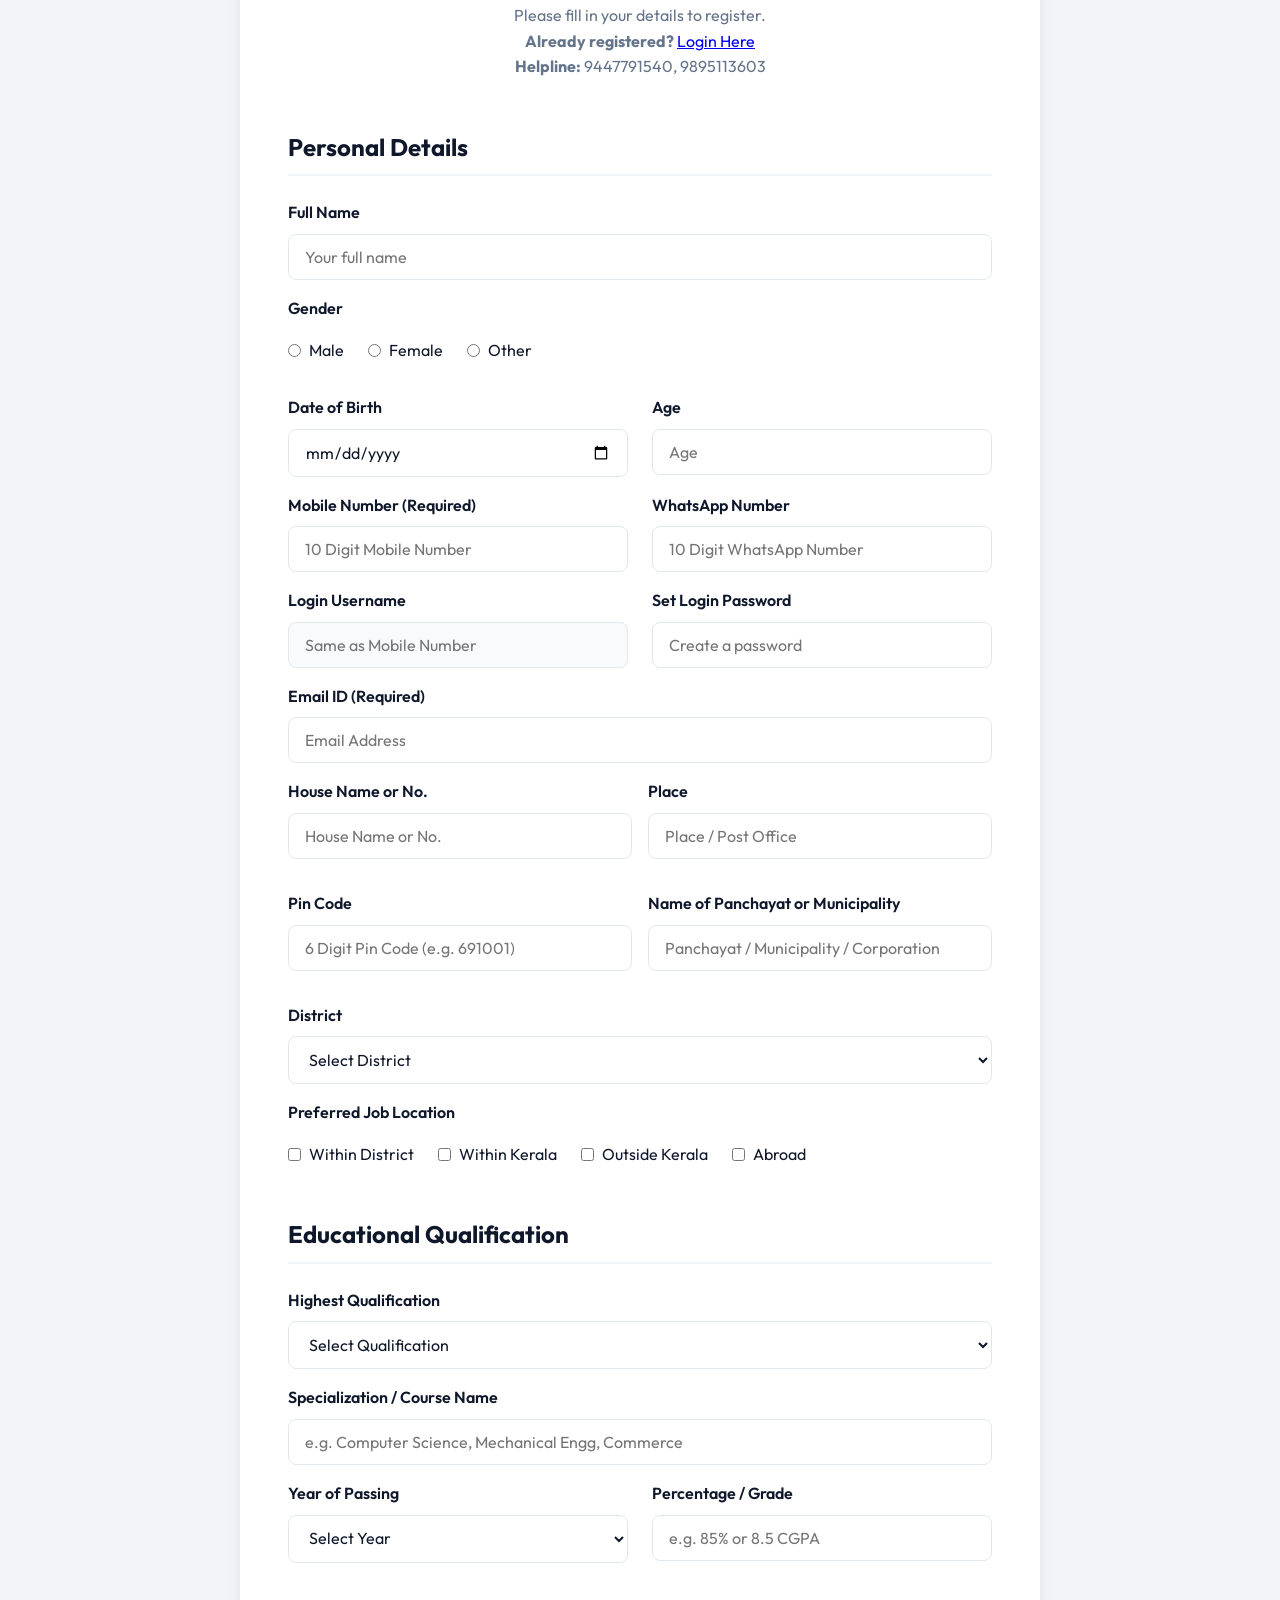
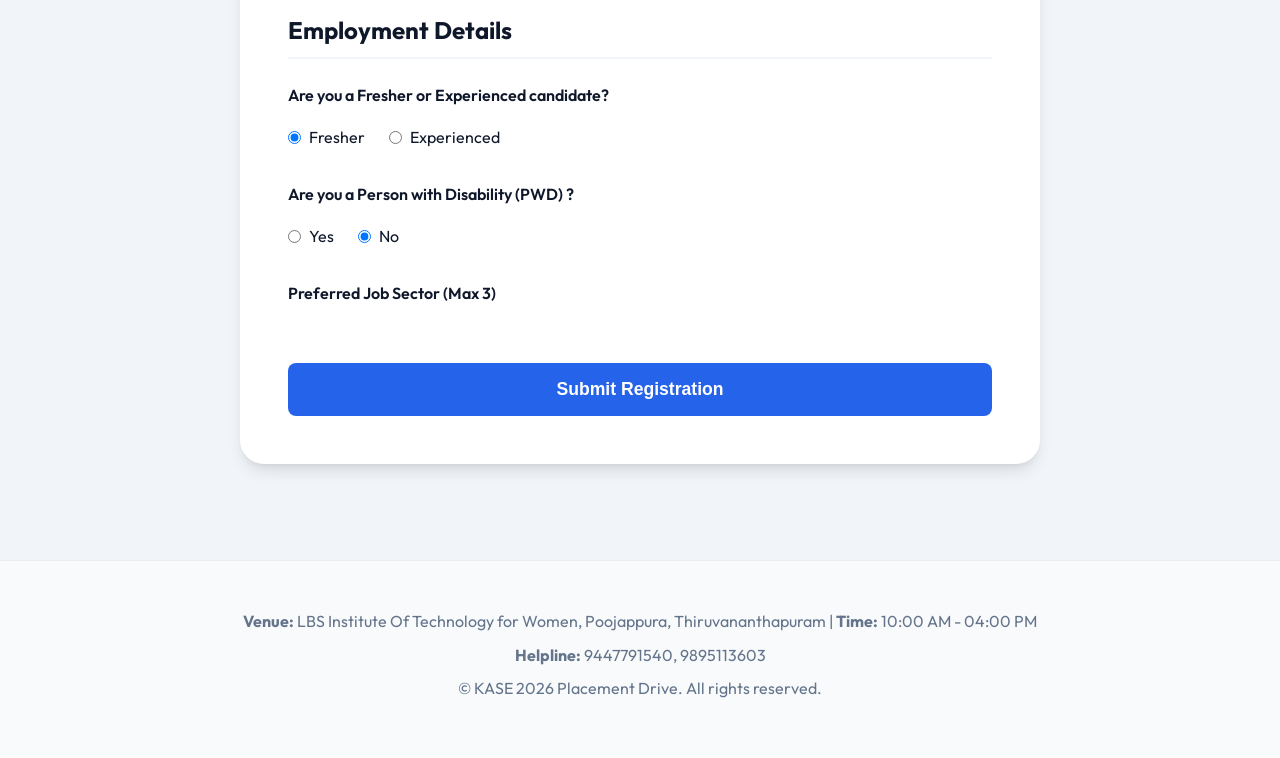
==== commit fdc6d09e: "Update index.html" ====
--- a/index.html
+++ b/index.html
@@ -1,21 +1,26 @@
 <!DOCTYPE html>
 <html lang="en">
+
 <head>
   <meta charset="UTF-8">
-  <meta name="viewport" content="width=device-width, initial-scale=1.0">
+  <meta name="viewport" content="width=device-width, initial-scale=1.0, maximum-scale=1.0, user-scalable=no">
   <title>Placement Drive 2026 | Register Now</title>
-  <meta name="description" content="Official registration portal for the Placement Drive on 28th February 2026. 100+ companies, 1000+ vacancies.">
+  <meta name="description"
+    content="Official registration portal for the Placement Drive on 28th February 2026. 100+ companies, 1000+ vacancies.">
   <link rel="preconnect" href="https://fonts.googleapis.com">
   <link rel="preconnect" href="https://fonts.gstatic.com" crossorigin>
   <link href="https://fonts.googleapis.com/css2?family=Outfit:wght@300;400;600;700&display=swap" rel="stylesheet">
   <link rel="stylesheet" href="style.css">
 </head>
+
 <body>
   <header class="header">
     <nav class="container">
       <div class="logo" style="display: flex; align-items: center; gap: 1rem;">
-        <img src="https://res.cloudinary.com/dbpyjdqt2/image/upload/kase-1-scaled_u5ygsl.jpg" alt="KASE Logo" style="height: 50px;">
-        <img src="https://res.cloudinary.com/dbpyjdqt2/image/upload/v1771854785/odepc_prctuo.avif" alt="ODEPEC Logo" style="height: 50px;">
+        <img src="https://res.cloudinary.com/dbpyjdqt2/image/upload/kase-1-scaled_u5ygsl.jpg" alt="KASE Logo"
+          style="height: 50px;">
+        <img src="https://res.cloudinary.com/dbpyjdqt2/image/upload/v1771854785/odepc_prctuo.avif" alt="ODEPEC Logo"
+          style="height: 50px;">
       </div>
       <a href="login.html" class="btn btn-primary">Candidate Login</a>
     </nav>
@@ -31,7 +36,8 @@
             <p><strong>Venue:</strong> LBS Institute Of Technology for Women, Poojappura, Thiruvananthapuram</p>
             <p><strong>Time:</strong> 10:00 AM to 04:00 PM</p>
           </div>
-          <p>Join Kerala's most significant recruitment event. Connect with 100+ top recruiters and explore 1000+ vacancies across multiple sectors.</p>
+          <p>Join Kerala's most significant recruitment event. Connect with 100+ top recruiters and explore 1000+
+            vacancies across multiple sectors.</p>
           <div class="hero-btns">
             <a href="#register" class="btn btn-primary btn-lg">Start Registration</a>
           </div>
@@ -115,33 +121,34 @@
                 </div>
                 <div class="form-group">
                   <label for="age">Age</label>
-                  <input type="number" id="age" name="age" placeholder="Age" required min="18" max="60">
+                  <input type="number" id="age" name="age" placeholder="Age" required>
                 </div>
               </div>
 
               <div class="form-row">
                 <div class="form-group">
                   <label for="mobile">Mobile Number (Required)</label>
-                  <input type="tel" id="mobile" name="mobile" placeholder="10 Digit Mobile Number" 
-                         required pattern="[0-9]{10}" maxlength="10"
-                         oninput="document.getElementById('display_username').value = this.value">
+                  <input type="tel" id="mobile" name="mobile" placeholder="10 Digit Mobile Number" required
+                    pattern="[0-9]{10}" maxlength="10"
+                    oninput="document.getElementById('display_username').value = this.value">
                 </div>
                 <div class="form-group">
                   <label for="whatsapp">WhatsApp Number</label>
-                  <input type="tel" id="whatsapp" name="whatsapp" placeholder="10 Digit WhatsApp Number" 
-                         pattern="[0-9]{10}" maxlength="10">
+                  <input type="tel" id="whatsapp" name="whatsapp" placeholder="10 Digit WhatsApp Number"
+                    pattern="[0-9]{10}" maxlength="10">
                 </div>
               </div>
 
               <div class="form-row">
                 <div class="form-group">
                   <label>Login Username</label>
-                  <input type="text" id="display_username" placeholder="Same as Mobile Number" readonly 
-                         style="background: #f8fafc; cursor: not-allowed;">
+                  <input type="text" id="display_username" placeholder="Same as Mobile Number" readonly
+                    style="background: #f8fafc; cursor: not-allowed;">
                 </div>
                 <div class="form-group">
                   <label for="password">Set Login Password</label>
-                  <input type="password" id="password" name="password" placeholder="Create a password" required minlength="6">
+                  <input type="password" id="password" name="password" placeholder="Create a password" required
+                    minlength="6">
                 </div>
               </div>
 
@@ -161,11 +168,11 @@
                 </div>
                 <div class="form-group">
                   <label>Pin Code</label>
-                  <input type="text" name="pincode" required placeholder="6 Digit Pin Code (e.g. 691001)" 
-                         pattern="[0-9]{6}" maxlength="6" title="Please enter valid 6-digit PIN code">
-                </div>
-                <div class="form-group">
-                  <label>Panchayat or Municipality</label>
+                  <input type="text" name="PinCode" required placeholder="6 Digit Pin Code (e.g. 691001)"
+                    pattern="[0-9]{6}" maxlength="6" title="Please enter valid 6-digit PIN code">
+                </div>
+                <div class="form-group">
+                  <label>Name of Panchayat or Municipality</label>
                   <input type="text" name="panchayat" required placeholder="Panchayat / Municipality / Corporation">
                 </div>
               </div>
@@ -230,7 +237,8 @@
 
               <div class="form-group">
                 <label for="specialization">Specialization / Course Name</label>
-                <input type="text" id="specialization" name="specialization" placeholder="e.g. Computer Science, Mechanical Engg, Commerce" required>
+                <input type="text" id="specialization" name="specialization"
+                  placeholder="e.g. Computer Science, Mechanical Engg, Commerce" required>
               </div>
 
               <div class="form-row">
@@ -262,7 +270,8 @@
               <div id="experience-details" class="hidden">
                 <div class="form-group">
                   <label for="currentRole">Current/Last Job Role</label>
-                  <input type="text" id="currentRole" name="currentRole" placeholder="e.g. Software Developer, Accountant">
+                  <input type="text" id="currentRole" name="currentRole"
+                    placeholder="e.g. Software Developer, Accountant">
                 </div>
                 <div class="form-group">
                   <label for="experience">Total Work Experience</label>
@@ -291,6 +300,14 @@
               </div>
 
               <div class="form-group">
+                <label>Are you a Person with Disability (PWD) ?</label>
+                <div class="radio-group">
+                  <label><input type="radio" name="pwd" value="Yes"> Yes</label>
+                  <label><input type="radio" name="pwd" value="No" checked> No</label>
+                </div>
+              </div>
+
+              <div class="form-group">
                 <label for="jobSector">Preferred Job Sector (Max 3)</label>
                 <div class="checkbox-group" id="sector-checkboxes">
                   <!-- Populated dynamically by script.js -->
@@ -309,7 +326,9 @@
 
   <footer class="footer-bottom">
     <div class="container">
-      <p><strong>Venue:</strong> LBS Institute Of Technology for Women, Poojappura, Thiruvananthapuram | <strong>Time:</strong> 10:00 AM - 04:00 PM</p>
+      <p><strong>Venue:</strong> LBS Institute Of Technology for Women, Poojappura, Thiruvananthapuram |
+        <strong>Time:</strong> 10:00 AM - 04:00 PM
+      </p>
       <p><strong>Helpline:</strong> 9447791540, 9895113603</p>
       <p>© KASE 2026 Placement Drive. All rights reserved.</p>
     </div>
@@ -327,9 +346,15 @@
     </div>
   </div>
 
+  <!-- Firebase SDKs (Compatibility Mode) -->
+  <script src="https://www.gstatic.com/firebasejs/9.23.0/firebase-app-compat.js"></script>
+  <script src="https://www.gstatic.com/firebasejs/9.23.0/firebase-auth-compat.js"></script>
+  <script src="https://www.gstatic.com/firebasejs/9.23.0/firebase-firestore-compat.js"></script>
+
   <!-- Scripts -->
   <script src="https://cdnjs.cloudflare.com/ajax/libs/html2pdf.js/0.10.1/html2pdf.bundle.min.js"></script>
   <script src="script.js"></script>
-  <!-- If you want to keep Firebase imports here, move the registration logic to script.js instead -->
+
 </body>
+
 </html>
--- a/style.css
+++ b/style.css
@@ -327,6 +327,19 @@
     border-color: var(--primary);
 }
 
+.error-input {
+    border-color: #ef4444 !important;
+    background-color: #fef2f2 !important;
+}
+
+.error-hint {
+    color: #ef4444;
+    font-size: 0.8rem;
+    font-weight: 600;
+    margin-top: 0.25rem;
+    display: block;
+}
+
 .radio-group,
 .checkbox-group {
     display: flex;
@@ -757,4 +770,4 @@
     .info-item .value {
         font-size: 0.95rem;
     }
-}+}
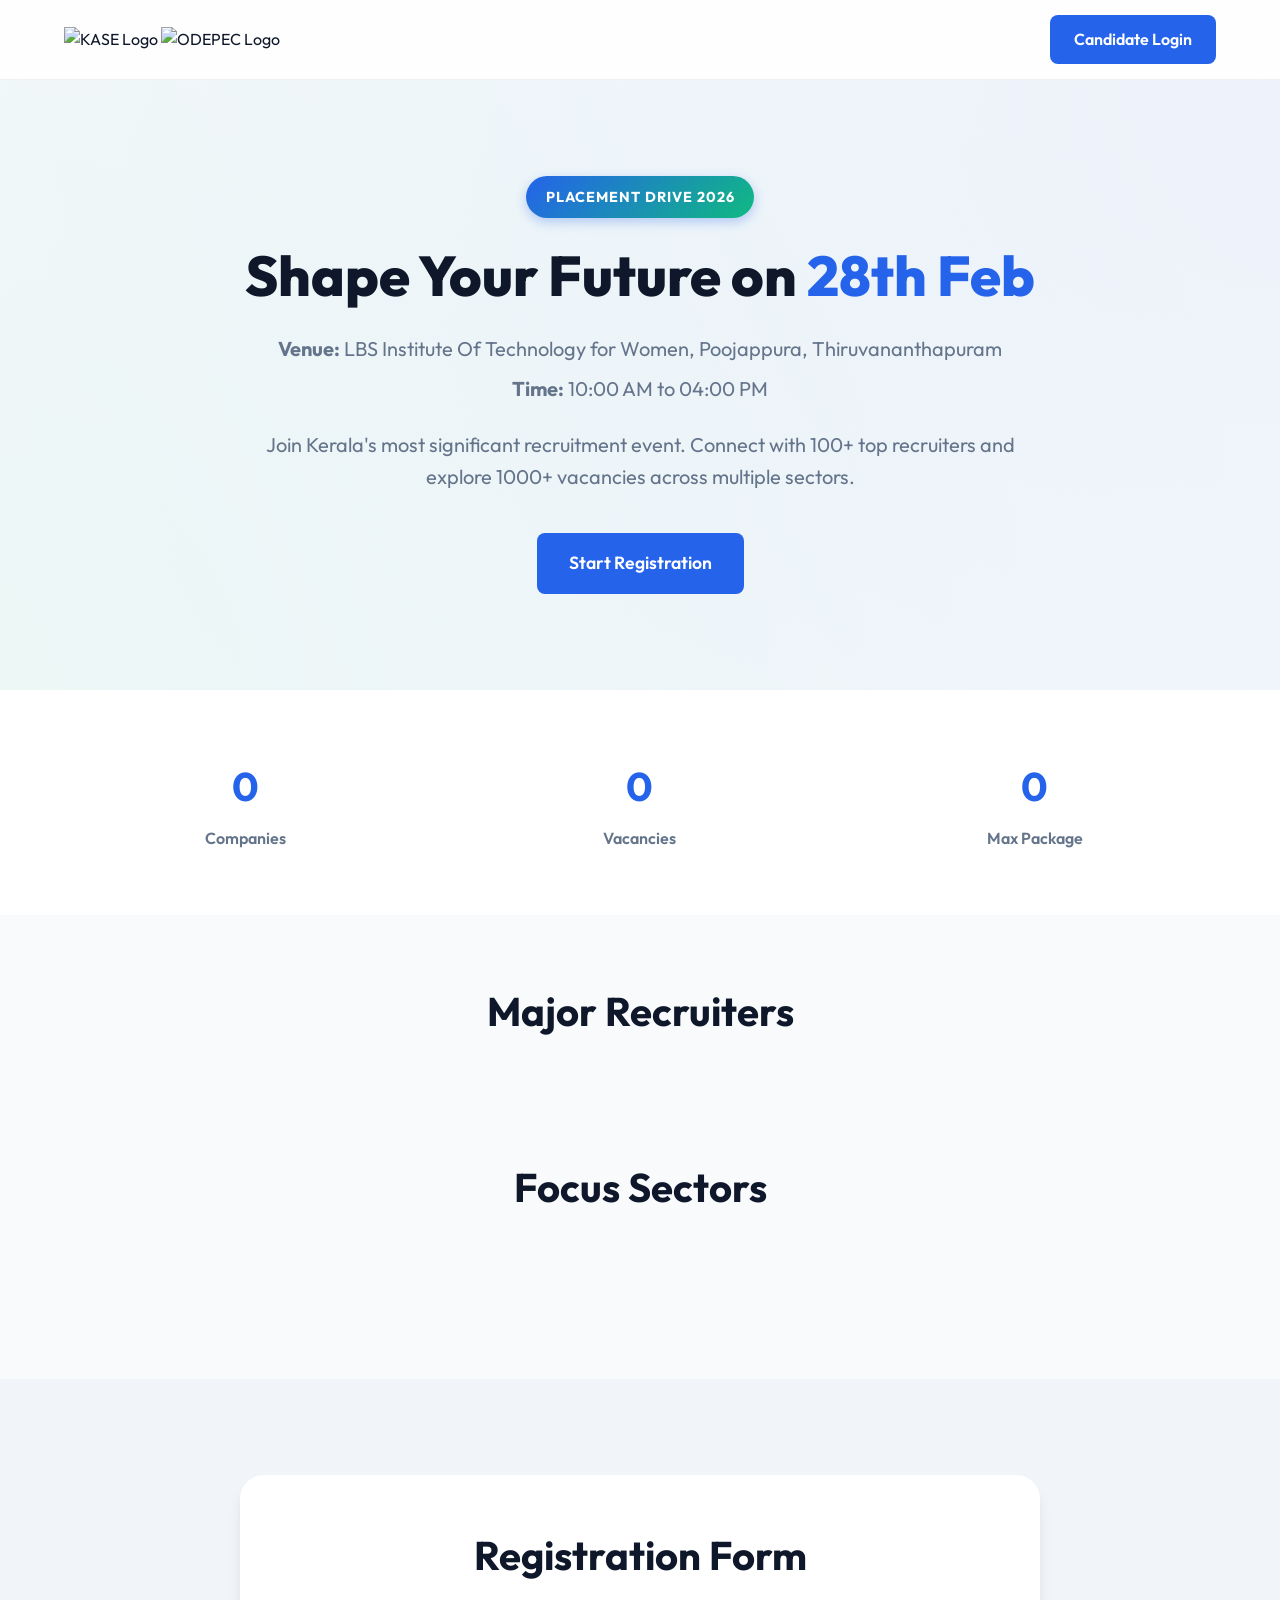
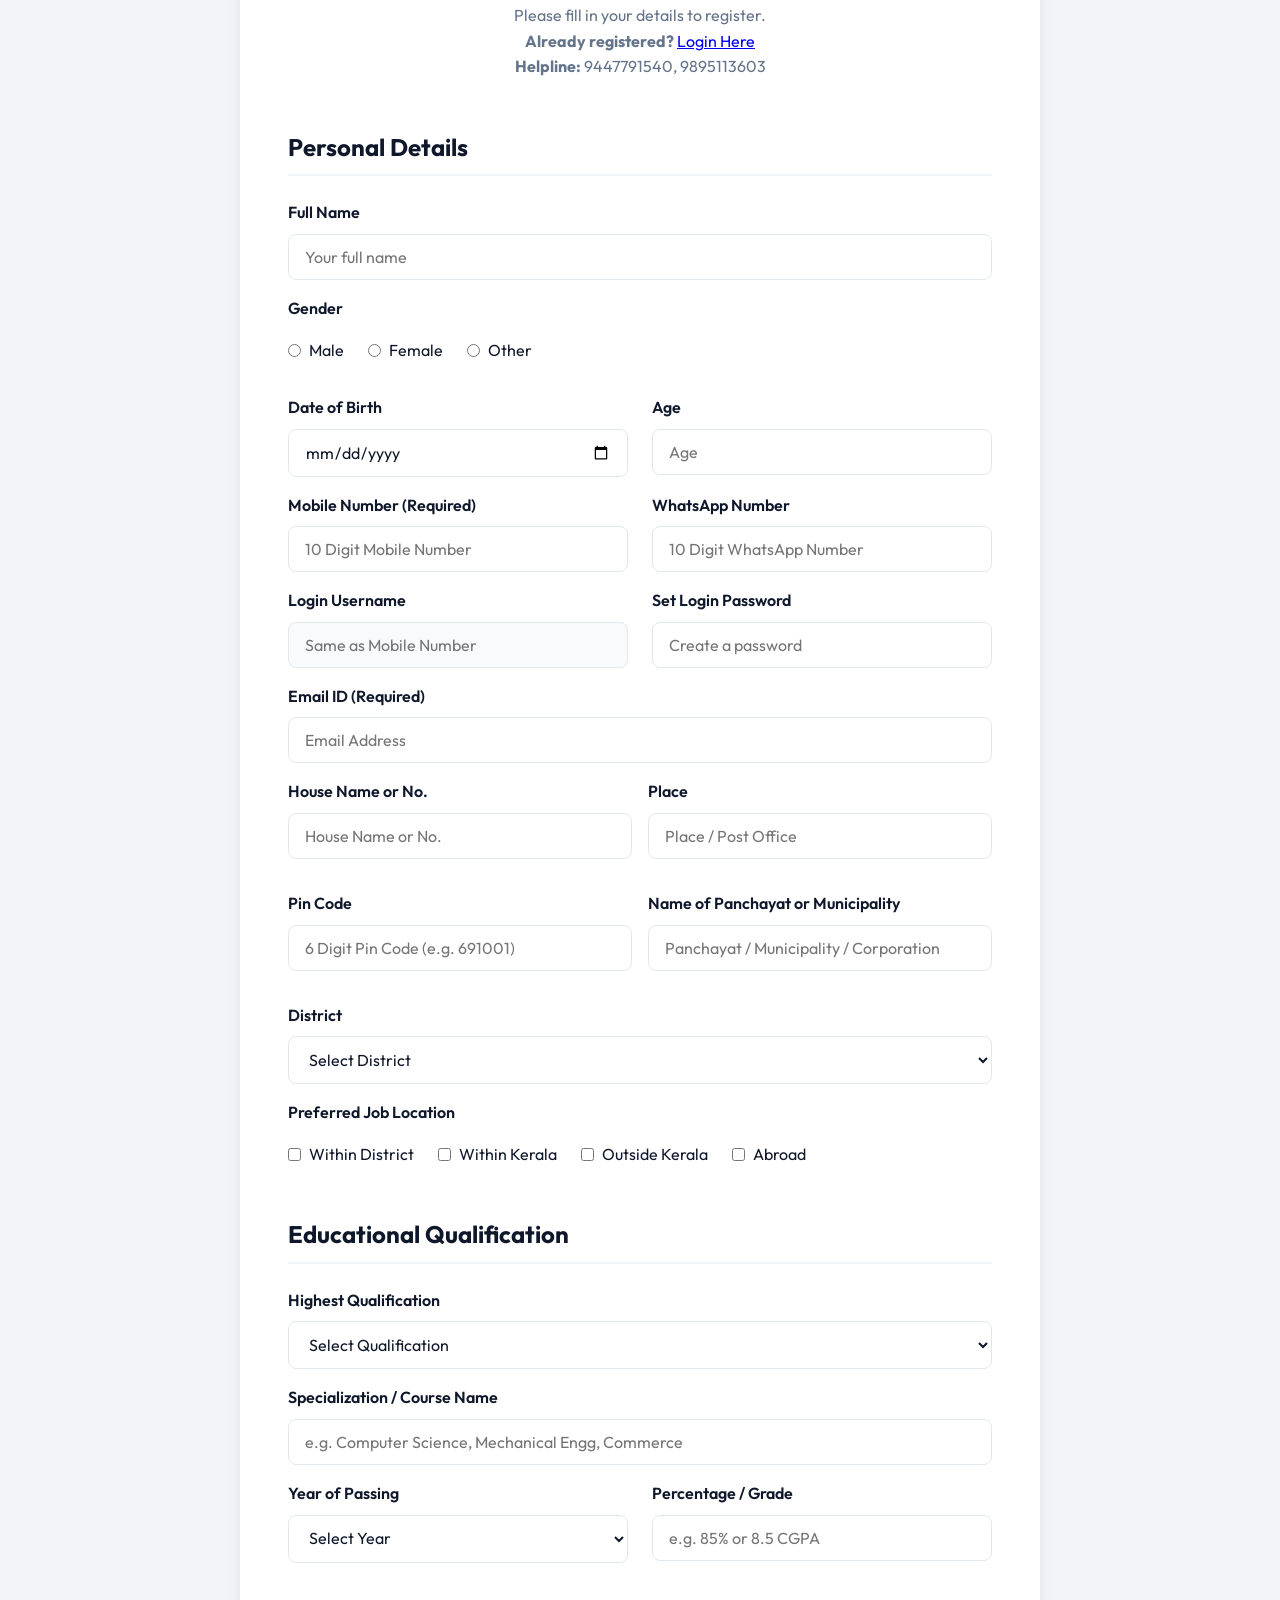
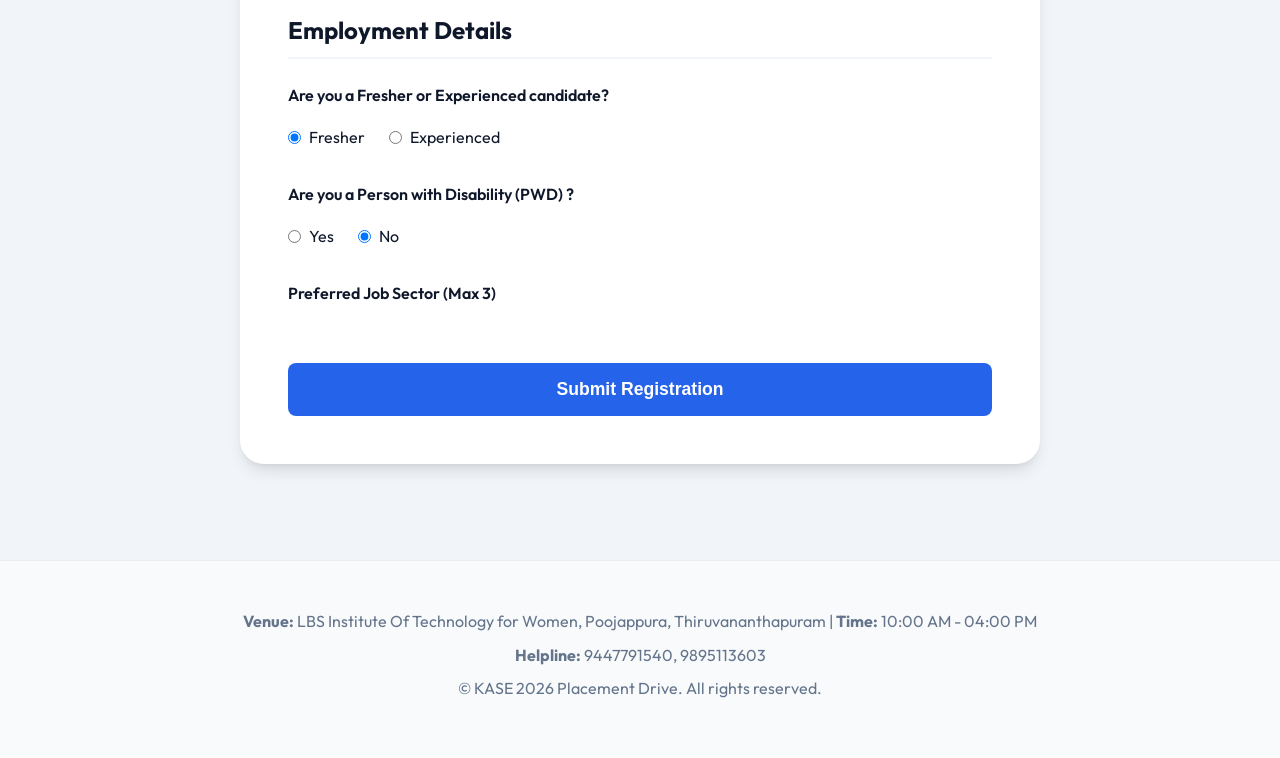
==== commit 58352b0b: "Update index.html" ====
--- a/index.html
+++ b/index.html
@@ -16,11 +16,9 @@
 <body>
   <header class="header">
     <nav class="container">
-      <div class="logo" style="display: flex; align-items: center; gap: 1rem;">
-        <img src="https://res.cloudinary.com/dbpyjdqt2/image/upload/kase-1-scaled_u5ygsl.jpg" alt="KASE Logo"
-          style="height: 50px;">
-        <img src="https://res.cloudinary.com/dbpyjdqt2/image/upload/v1771854785/odepc_prctuo.avif" alt="ODEPEC Logo"
-          style="height: 50px;">
+      <div class="logo">
+        <img src="https://res.cloudinary.com/dbpyjdqt2/image/upload/kase-1-scaled_u5ygsl.jpg" alt="KASE Logo">
+        <img src="https://res.cloudinary.com/dbpyjdqt2/image/upload/v1771854785/odepc_prctuo.avif" alt="ODEPEC Logo">
       </div>
       <a href="login.html" class="btn btn-primary">Candidate Login</a>
     </nav>
--- a/style.css
+++ b/style.css
@@ -716,36 +716,132 @@
     margin-bottom: 1.5rem;
 }
 
-@media (max-width: 640px) {
+/* Mobile & Tablet Overhaul */
+@media (max-width: 768px) {
+    .container {
+        padding: 0 1rem;
+    }
+
+    .header {
+        height: auto;
+        padding: 0.75rem 0;
+    }
+
+    .header nav {
+        flex-direction: column;
+        gap: 0.5rem;
+    }
+
+    .logo img {
+        height: 45px;
+    }
+
+    .section-title {
+        font-size: 1.75rem;
+    }
+
+    .hero {
+        padding: 4rem 0;
+    }
+
+    .hero h1 {
+        font-size: 2.2rem;
+    }
+
+    .hero p {
+        font-size: 1rem;
+        margin-bottom: 1.5rem;
+    }
+
+    .hero-btns {
+        flex-direction: column;
+        max-width: 300px;
+        margin: 0 auto;
+    }
+
+    .btn {
+        width: 100%;
+        text-align: center;
+        padding: 0.85rem;
+    }
+
+    .stats-grid {
+        grid-template-columns: 1fr;
+    }
+
     .form-container {
         padding: 1.5rem;
     }
 
     .form-row,
-    .form-grid-address,
-    .info-grid-admit {
+    .form-grid-address {
         grid-template-columns: 1fr;
-    }
-
-    .section-title {
-        font-size: 2rem;
+        gap: 1rem;
+    }
+
+    /* Table Mobile Card View */
+    .vacancy-table,
+    .vacancy-table thead,
+    .vacancy-table tbody,
+    .vacancy-table th,
+    .vacancy-table td,
+    .vacancy-table tr {
+        display: block;
+    }
+
+    .vacancy-table thead tr {
+        position: absolute;
+        top: -9999px;
+        left: -9999px;
+    }
+
+    .vacancy-table tr {
+        margin-bottom: 1.5rem;
+        background: var(--white);
+        border: 1px solid #e2e8f0;
+        border-radius: 1rem;
+        padding: 1.25rem;
+        box-shadow: var(--shadow);
+    }
+
+    .vacancy-table td {
+        border: none;
+        position: relative;
+        padding: 0.75rem 0 !important;
+        text-align: left;
+        border-bottom: 1px solid #f1f5f9;
+    }
+
+    .vacancy-table td:last-child {
+        border-bottom: none;
+    }
+
+    .vacancy-table td:before {
+        content: attr(data-label);
+        display: block;
+        font-weight: 700;
+        font-size: 0.7rem;
+        color: var(--secondary);
+        text-transform: uppercase;
+        margin-bottom: 0.25rem;
+    }
+
+    .vacancy-table td[data-label="Action"] {
+        padding-top: 1rem !important;
     }
 
     .carousel-track {
         animation-duration: 25s;
-        /* Faster for smaller screens */
     }
 
     .modal-content {
-        padding: 1.5rem 1rem;
-        margin-top: 0;
+        padding: 1.25rem;
+        width: 100%;
         border-radius: 1rem;
-        width: 100%;
     }
 
     .admit-card {
-        padding: 1.25rem;
-        margin: 0.5rem 0;
+        padding: 1rem;
         border-width: 2px;
     }
 
@@ -756,6 +852,10 @@
         padding-bottom: 1rem;
     }
 
+    .admit-logo {
+        height: 45px;
+    }
+
     .reg-id-box {
         flex-direction: column;
         gap: 0.5rem;
@@ -763,8 +863,8 @@
         padding: 0.75rem;
     }
 
-    .admit-title-box h3 {
-        font-size: 1rem;
+    .info-grid-admit {
+        grid-template-columns: 1fr;
     }
 
     .info-item .value {
